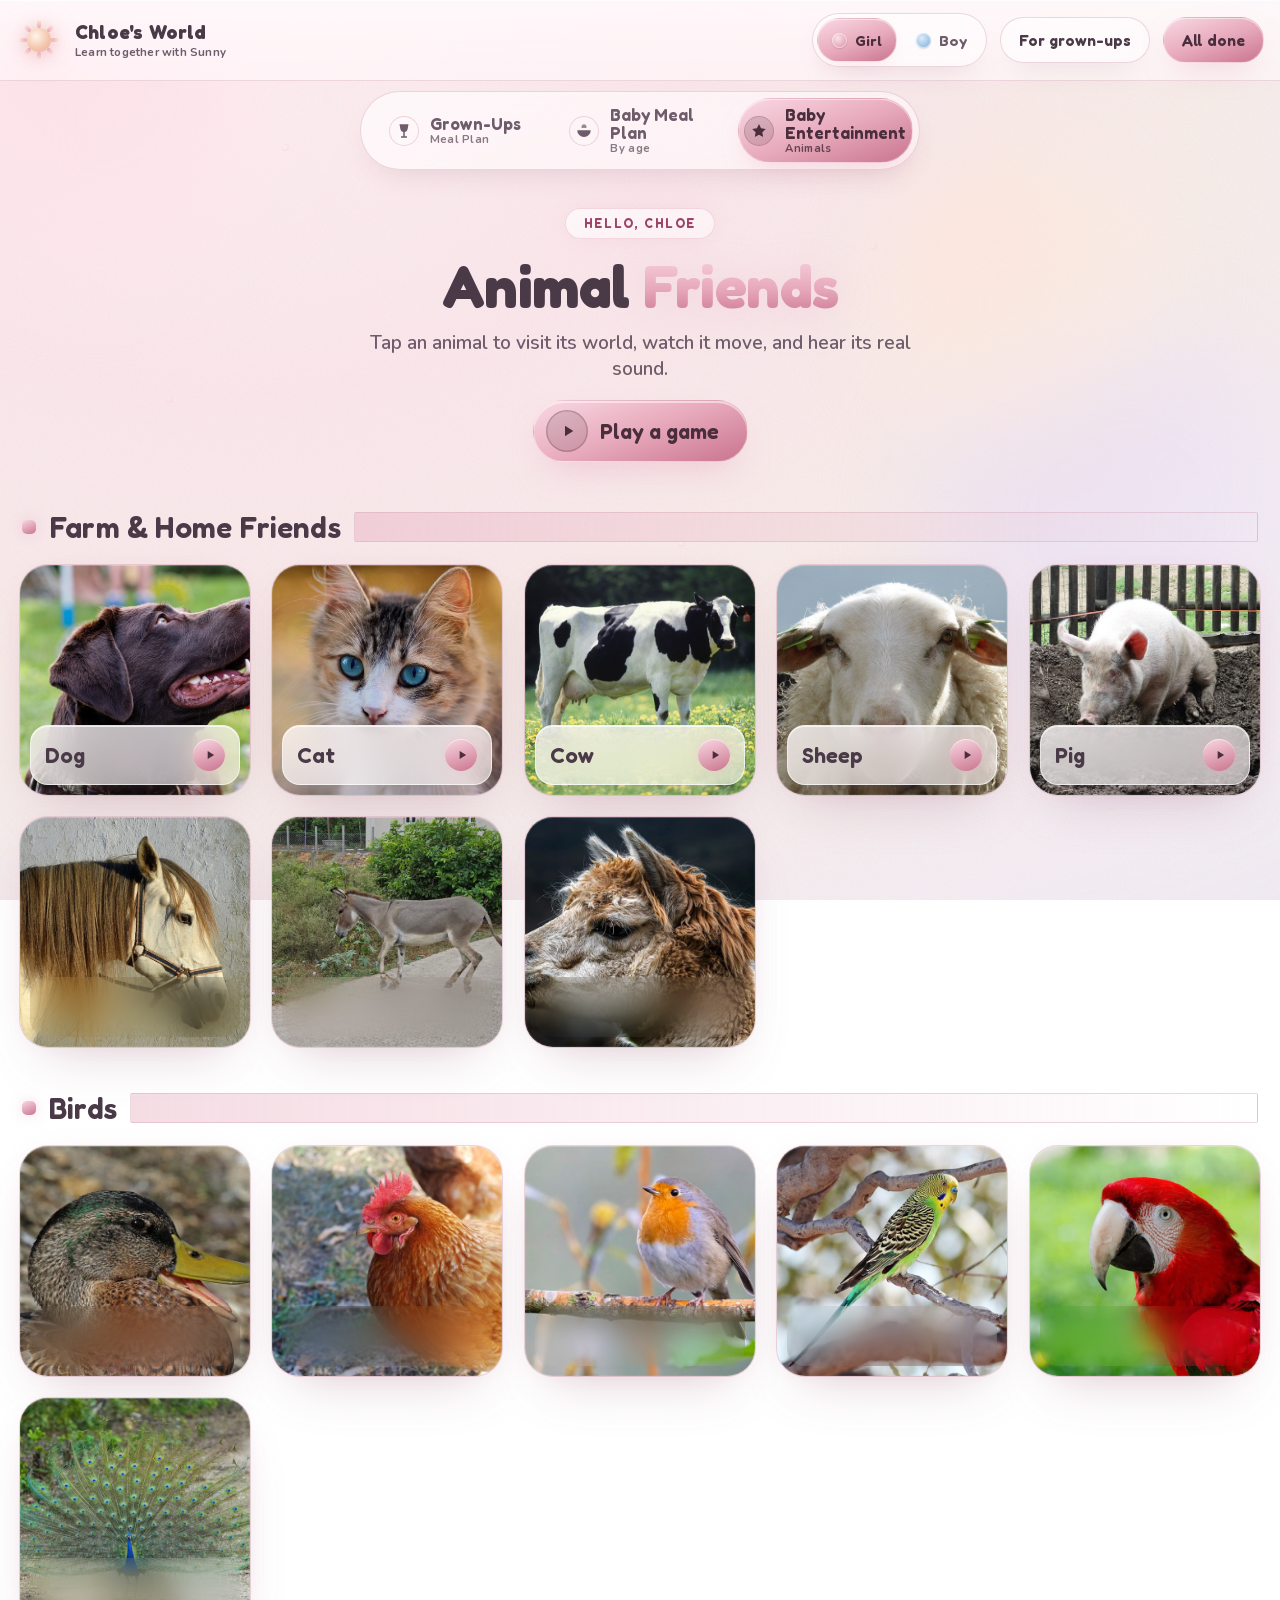
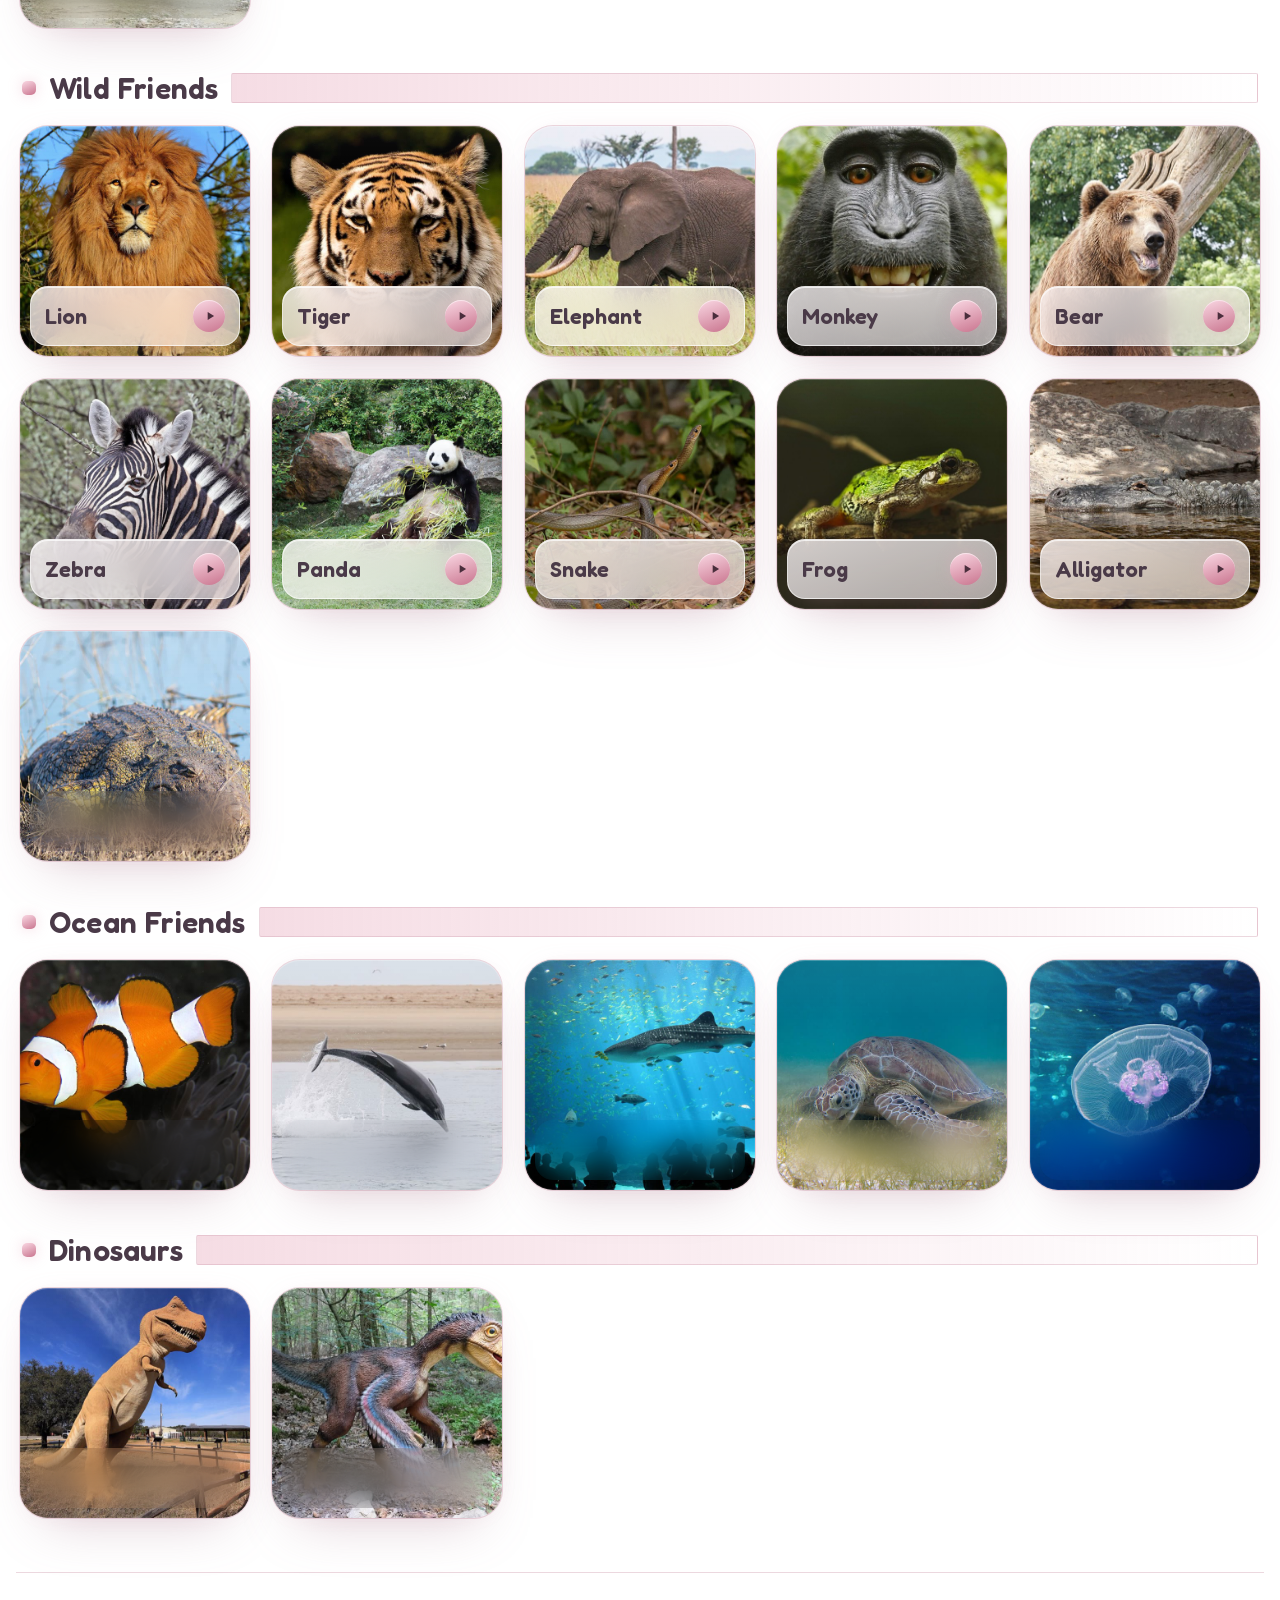
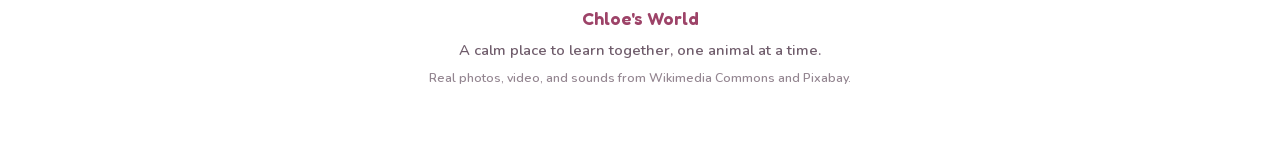
==== index.html @ 80bff1d3 "Sections reordered, grown-ups ingredient notes, baby meal plan age feature - Sections: Grown-Ups (Me" ====
<!DOCTYPE html>
<html lang="en">
<head>
<meta charset="UTF-8" />
<meta name="viewport" content="width=device-width, initial-scale=1.0, viewport-fit=cover" />
<meta name="apple-mobile-web-app-capable" content="yes" />
<meta name="apple-mobile-web-app-status-bar-style" content="default" />
<meta name="apple-mobile-web-app-title" content="Chloe's World" />
<meta name="theme-color" content="#fbe7ec" />
<title>Chloe's World</title>
<link rel="stylesheet" href="core/core.css?v=23" />
<link rel="stylesheet" href="modules/grownmeals/grownmeals.css?v=23" />
</head>
<body>
  <div id="app"></div>

  <!-- platform core, then modules, then start -->
  <script src="core/core.js?v=23"></script>
  <script src="modules/animals/animals.js?v=23"></script>
  <script src="modules/meals/meals.js?v=23"></script>
  <script src="modules/grownmeals/grownmeals.js?v=23"></script>
  <script>ChloePlatform.init();</script>
</body>
</html>
---- core/core.css ----
/* ============================================================
   Chloe's World, Platform Core Design System
   Theme: "Golden Hour Cinema", dark, warm, cinematic glass with
   a single golden accent. Built once, reused by every module.
   Stays bound by the AAP 5 Cs: real media, calm pacing, soft
   still glow, gentle short motion. (See DESIGN_SYSTEM.md.)
   ============================================================ */
/* bundled fonts, local, so the app stays fully offline */
@font-face{ font-family:"Fredoka"; src:url("fonts/Fredoka-600.woff2") format("woff2"); font-weight:600; font-display:swap; }
@font-face{ font-family:"Fredoka"; src:url("fonts/Fredoka-700.woff2") format("woff2"); font-weight:700; font-display:swap; }
@font-face{ font-family:"Nunito"; src:url("fonts/Nunito-400.woff2") format("woff2"); font-weight:400; font-display:swap; }
@font-face{ font-family:"Nunito"; src:url("fonts/Nunito-600.woff2") format("woff2"); font-weight:600; font-display:swap; }
@font-face{ font-family:"Nunito"; src:url("fonts/Nunito-700.woff2") format("woff2"); font-weight:700; font-display:swap; }
@font-face{ font-family:"Nunito"; src:url("fonts/Nunito-800.woff2") format("woff2"); font-weight:800; font-display:swap; }

:root{
  /* soft "first light in a nursery" base, warm ivory-rose, light theme */
  --bg-0:#fdeff1;
  --bg-1:#fbe7ec;
  --bg-2:#f8edea;
  --ink:#4a3a48;          /* soft plum ink, never black */
  --muted:#6f5c6b;        /* plum-grey, same family as the ink (>=4.5:1 small-text on cards) */
  --accent:#9d4368;       /* readable deep rose, for accent TEXT and small labels (>=4.5:1) */
  --sage:#4f7a5f;         /* readable deep sage, for success TEXT (>=4.5:1) */
  --warn-ink:#a8552f;     /* terracotta caution text (iron + safe-prep cues) */
  --warn-rgb:216,138,110; /* warm caution wash; cooled in the boy theme */
  --name-flash:246,212,223; /* the celebration name-glow flash; cooled in the boy theme */

  /* the rose accent family (kept under the old names so every component cascades) */
  --gold:#e7a9bc;         /* rose, the hero accent */
  --gold-2:#c9748e;       /* deep rose, the one slightly saturated focal note */
  --gold-hi:#fad9e4;      /* pale rose highlight, for gradient tops and glass rims */
  --ember:#f3c3a7;        /* peach, the connective warmth between rose and ivory */
  --leaf:#a7cbb4;         /* soft sage-mint, success and game-correct fills */
  --berry:#df8fb0;        /* rose, the favourite heart */
  --ink-on-gold:#4a2e3c;  /* deep plum that sits on a rose button */

  /* RGB tokens so the accent glow, warm shadow, and heart can be re-tinted per theme
     (girl = rose, boy = light blue). Used as rgba(var(--accent-rgb), a). */
  --accent-rgb:231,169,188;   /* rose glow + accent washes */
  --shadow-rgb:168,122,140;   /* warm rose-grey shadow */
  --berry-rgb:223,143,176;    /* the favourite heart */

  /* frosted milk-glass, one surface language on the light ground */
  --glass:rgba(255,250,252,.55);
  --glass-2:rgba(255,252,253,.74);
  --glass-line:rgba(214,168,184,.45);
  --glass-line-2:rgba(201,116,142,.5);
  --glow:rgba(var(--accent-rgb),.42);

  --radius:30px;
  --radius-sm:18px;
  --tap:68px;             /* minimum tap target for little hands */
  --shadow:0 26px 54px -26px rgba(var(--shadow-rgb),.42);   /* warm rose-grey, never cold black */
  --shadow-sm:0 14px 30px -16px rgba(var(--shadow-rgb),.32);
  --font:"Nunito",system-ui,-apple-system,"Segoe UI",sans-serif;
  --font-display:"Fredoka","Baloo 2","Chalkboard SE",system-ui,sans-serif;
  --maxw:1320px;
  --readw:820px;
}

/* ============================================================
   Boy theme "Clear Morning": a soft, sophisticated light-blue sky.
   Same desaturated, calm approach as the rose theme, just cooler.
   Selected by data-theme="boy" on <html>; the girl rose theme is the
   default :root. Only the colour decisions change; layout is shared.
   ============================================================ */
html[data-theme="boy"]{
  --bg-0:#eaf3fb; --bg-1:#e6eef9; --bg-2:#eaf2f3;
  --ink:#33424f;          /* soft deep slate-blue, never black */
  --muted:#5c6e80;        /* deepened for >=4.5:1 small-text on the cool ground/cards */
  --accent:#336d96;       /* readable deep sky-blue, for accent TEXT and labels */
  --sage:#3f7768;         /* deepened for >=4.5:1 small-text */
  --warn-ink:#3f6e7e;     /* cool slate caution text, so iron/safety cues stay on-theme in blue */
  --warn-rgb:120,156,176; /* cool caution wash */
  --name-flash:216,236,251; /* pale sky name-glow flash */
  --gold:#9cc3e4;         /* sky blue, the hero accent */
  --gold-2:#5790c2;       /* deeper blue, the one focal note */
  --gold-hi:#dcecfb;      /* pale sky highlight for gradient tops and rims */
  --ember:#efcaa6;        /* kept peach so the sun guide stays a warm sun in a cool sky */
  --leaf:#8ecbb2;         /* soft teal-mint, success and game-correct */
  --berry:#e8967a;        /* warm coral, the favourite heart (a friendly warm note) */
  --ink-on-gold:#1f3548;  /* deep navy that sits on a blue button */
  --glass:rgba(250,253,255,.55);
  --glass-2:rgba(252,254,255,.74);
  --glass-line:rgba(150,186,214,.46);
  --glass-line-2:rgba(92,146,196,.5);
  --accent-rgb:124,170,214;   /* blue glow + accent washes */
  --shadow-rgb:96,124,156;    /* cool blue-grey shadow */
  --berry-rgb:232,150,122;    /* coral heart */
}
html[data-theme="boy"] body{
  background:
    radial-gradient(120% 120% at 18% 8%, #eef6fd 0%, #e4effb 30%, #e8f3f3 62%, #eef0fb 100%),
    linear-gradient(160deg, #ecf4fd 0%, #e6eef9 48%, #eef3f2 100%);
}
/* keep Sunny a warm sun even in the cool sky */
html[data-theme="boy"] .sunny .core{ background:radial-gradient(circle at 38% 34%, #fff4ea, #f6cda6 58%, #f0b884); }
html[data-theme="boy"] .sunny .ray{ background:linear-gradient(180deg,#ffe7d6,#f3b98e); }
/* cool the ambient orbs to a soft blue sky */
html[data-theme="boy"] .orb--blush{ background:radial-gradient(circle at 32% 30%, #cfe6fb, #e6f1fd 66%, transparent 72%); }
html[data-theme="boy"] .orb--lilac{ background:radial-gradient(circle at 32% 30%, #d2e8f6, #e8f3fb 68%, transparent 74%); }
html[data-theme="boy"] .orb--peach{ background:radial-gradient(circle at 32% 30%, #cdeae3, #e5f4f0 68%, transparent 74%); }
html[data-theme="boy"] .tw{ background:radial-gradient(circle at 40% 38%, #fbfdff, #c8def6 66%, transparent); }
html[data-theme="boy"] .tile, html[data-theme="boy"] .hero{ background:#e3edf5; }
html[data-theme="boy"] .grownup{ background:linear-gradient(160deg, rgba(169,212,207,.24), rgba(var(--accent-rgb),.14)); border-color:rgba(150,186,214,.55); }
html[data-theme="boy"] .read-card::before{ color:rgba(92,146,196,.42); }
html[data-theme="boy"] .lightbox{ background:rgba(26,38,52,.82); }
html[data-theme="boy"] .toast{ background:linear-gradient(160deg, rgba(40,56,74,.95), rgba(30,44,62,.9)); color:#eef5fb; }
/* cool the few warm-white frosted chips so they match the blue tiles/page (no warm fringe) */
html[data-theme="boy"] .topbar{ background:linear-gradient(180deg, rgba(250,253,255,.88), rgba(250,253,255,.58)); }
html[data-theme="boy"] .tile .label{ background:linear-gradient(160deg, rgba(250,253,255,.78), rgba(245,250,255,.62)); }
html[data-theme="boy"] .hero .cap{ background:linear-gradient(160deg, rgba(250,253,255,.82), rgba(245,250,255,.66)); }
html[data-theme="boy"] .lightbox .lb-count{ background:linear-gradient(160deg, rgba(250,253,255,.86), rgba(245,250,255,.72)); }
html[data-theme="boy"] .tile.soon::after{ background:linear-gradient(180deg, rgba(250,253,255,.28), rgba(245,250,255,.12)); }
html[data-theme="boy"] .tile.soon .soon-tag{ background:rgba(250,253,255,.7); }

*{ box-sizing:border-box; -webkit-tap-highlight-color:transparent; }
html,body{ margin:0; padding:0; min-height:100%; }
body{
  font-family:var(--font); color:var(--ink); font-weight:600;
  /* a true two-source dawn: a warm rose glow from the top-left bleeding into a cooler lilac corner */
  background:
    radial-gradient(120% 120% at 18% 8%, #fdeff1 0%, #fbe7ec 30%, #f8edea 62%, #f4eef6 100%),
    linear-gradient(160deg, #fceff2 0%, #f7eaf1 48%, #f3eef7 100%);
  background-attachment:fixed;
  -webkit-user-select:none; user-select:none; touch-action:manipulation;
  overflow-x:hidden;
}
/* the finest grain, just enough tooth to keep the pastels from looking flat (no darkening) */
body::before{
  content:""; position:fixed; inset:0; z-index:0; pointer-events:none; opacity:.16; mix-blend-mode:multiply;
  background-image:url("data:image/svg+xml,%3Csvg xmlns='http://www.w3.org/2000/svg' width='180' height='180'%3E%3Cfilter id='n'%3E%3CfeTurbulence type='fractalNoise' baseFrequency='0.85' numOctaves='2' stitchTiles='stitch'/%3E%3C/filter%3E%3Crect width='100%25' height='100%25' filter='url(%23n)' opacity='0.5'/%3E%3C/svg%3E");
}
/* a barely-there warm rim, for quiet depth at the edges (light, not a dark vignette) */
body::after{
  content:""; position:fixed; inset:0; z-index:0; pointer-events:none;
  background:radial-gradient(130% 115% at 50% 32%, transparent 62%, rgba(var(--shadow-rgb),.10) 100%);
}
img{ -webkit-user-drag:none; user-drag:none; }
button{ font-family:inherit; cursor:pointer; border:none; background:none; color:inherit; }
/* one clear, theme-aware keyboard focus ring across every control (WCAG 2.4.7).
   :where() keeps specificity at 0 so component styles still win; --gold-2 retints per theme. */
:where(button,[tabindex],input,select,a):focus-visible{ outline:3px solid var(--gold-2); outline-offset:3px; border-radius:inherit; }

/* ---------- app shell ---------- */
#app{ position:relative; z-index:1; max-width:var(--maxw); margin:0 auto; padding:0 16px 54px; }

.topbar{
  position:sticky; top:0; z-index:40;
  display:flex; align-items:center; gap:13px;
  padding:13px 16px; margin:0 -16px 10px;
  background:linear-gradient(180deg, rgba(255,250,252,.88), rgba(255,250,252,.58));
  backdrop-filter:blur(18px) saturate(1.25); -webkit-backdrop-filter:blur(18px) saturate(1.25);
  border-bottom:1px solid var(--glass-line); box-shadow:0 1px 0 rgba(255,255,255,.6) inset;
}
.topbar .spacer{ flex:1; }

/* the guide "Sunny", a warm sun drawn in CSS (no cartoon, no emoji), now glowing in the dark.
   Each ray pivots on the sun's true centre and is pushed out radially, so the rays sit evenly
   all the way around. The whole sun spins as one piece. */
.sunny{ position:relative; width:46px; height:46px; flex:0 0 auto; filter:drop-shadow(0 3px 10px rgba(var(--accent-rgb),.5)); }
.sunny.spin{ animation:sunspin 26s linear infinite; }
.sunny .core{ position:absolute; inset:11px; border-radius:50%;
  background:radial-gradient(circle at 38% 34%, #fff4ea, var(--ember) 60%, var(--gold) 100%);
  box-shadow:0 0 14px rgba(243,195,167,.7); }
.sunny .ray{ position:absolute; top:50%; left:50%; width:4px; height:8px; margin:-4px 0 0 -2px;
  border-radius:3px; background:linear-gradient(180deg,#ffe7d6,var(--gold));
  transform:rotate(var(--a,0deg)) translateY(-16px); }
@keyframes sunspin{ to{ transform:rotate(360deg); } }
.brand{ font-family:var(--font-display); font-weight:700; font-size:1.2rem; letter-spacing:.2px; color:var(--ink); }
.brand small{ display:block; font-family:var(--font); font-weight:700; font-size:.72rem; color:var(--muted); letter-spacing:.2px; }

.pill-btn{
  min-height:46px; padding:0 18px; border-radius:999px; font-family:var(--font-display); font-weight:600; font-size:.98rem;
  color:var(--ink); background:linear-gradient(160deg,var(--glass-2),var(--glass));
  backdrop-filter:blur(12px); -webkit-backdrop-filter:blur(12px);
  border:1px solid var(--glass-line); box-shadow:var(--shadow-sm), inset 0 1px 0 rgba(255,255,255,.1);
  display:inline-flex; align-items:center; gap:8px; transition:transform .12s ease, box-shadow .2s ease, filter .2s ease;
}
.pill-btn.ghost{ color:var(--ink); }
.pill-btn.warm{ color:var(--ink-on-gold); background:linear-gradient(160deg,var(--gold-hi),var(--gold) 52%,var(--gold-2));
  border:1px solid rgba(255,255,255,.28); box-shadow:0 14px 30px -12px rgba(var(--accent-rgb),.5), inset 0 1px 0 rgba(255,255,255,.5); }
.pill-btn:active{ transform:scale(.96); }
@media(hover:hover){ .pill-btn:hover{ box-shadow:var(--shadow-sm), 0 0 26px -8px var(--glow); } }

/* ---------- boy / girl theme toggle (top bar) ---------- */
.theme-toggle{ display:inline-flex; gap:4px; padding:4px; border-radius:999px; flex:0 0 auto;
  background:linear-gradient(160deg,var(--glass-2),var(--glass));
  backdrop-filter:blur(12px); -webkit-backdrop-filter:blur(12px);
  border:1px solid var(--glass-line); box-shadow:var(--shadow-sm), inset 0 1px 0 rgba(255,255,255,.5); }
.thm{ display:inline-flex; align-items:center; gap:8px; min-height:44px; padding:0 14px; border-radius:999px;
  font-family:var(--font-display); font-weight:600; font-size:.92rem; color:var(--muted); border:1px solid transparent;
  transition:transform .12s ease, background .25s ease, color .2s ease, box-shadow .2s ease; }
.thm .sw{ width:15px; height:15px; flex:0 0 auto; border-radius:50%; box-shadow:inset 0 0 0 1px rgba(255,255,255,.55), 0 1px 2px rgba(0,0,0,.12); }
.thm-girl .sw{ background:radial-gradient(circle at 38% 34%, #fbe2ea, #e7a9bc 62%, #c9748e); }
.thm-boy .sw{ background:radial-gradient(circle at 38% 34%, #dcecfb, #9cc3e4 62%, #5790c2); }
.thm:active{ transform:scale(.95); }
@media(hover:hover){ .thm:hover{ color:var(--ink); } }
.thm.on{ color:var(--ink-on-gold);
  background:linear-gradient(160deg,var(--gold-hi),var(--gold) 55%,var(--gold-2));
  border:1px solid rgba(255,255,255,.4); box-shadow:0 8px 20px -10px var(--glow), inset 0 1px 0 rgba(255,255,255,.5); }

/* ---------- headings ---------- */
.h-hero{ text-align:center; padding:30px 8px 8px; }
.h-hero .kick{ display:inline-block; font-family:var(--font-display); font-weight:600; color:var(--accent);
  letter-spacing:1.6px; text-transform:uppercase; font-size:.8rem; margin-bottom:16px;
  background:linear-gradient(160deg,var(--glass-2),var(--glass)); border:1px solid rgba(var(--accent-rgb),.4);
  padding:7px 18px; border-radius:999px; backdrop-filter:blur(10px); -webkit-backdrop-filter:blur(10px);
  box-shadow:0 0 22px -8px var(--glow); }
.h-hero h1{ margin:0; font-family:var(--font-display); font-weight:700; font-size:clamp(2.4rem,6.6vw,3.7rem); line-height:1.02;
  color:var(--ink); letter-spacing:-.5px; }
.h-hero h1 .accent{
  background:linear-gradient(180deg,var(--gold-hi),var(--gold) 55%,var(--gold-2));
  -webkit-background-clip:text; background-clip:text; -webkit-text-fill-color:transparent; color:transparent;
  filter:drop-shadow(0 4px 20px rgba(var(--accent-rgb),.3)); }
.h-hero p{ margin:15px auto 0; max-width:560px; font-weight:600; color:var(--muted); font-size:clamp(1.02rem,2.8vw,1.2rem); }

.section-title{ display:flex; align-items:center; gap:13px; margin:38px 6px 14px;
  font-family:var(--font-display); font-weight:600; font-size:clamp(1.35rem,3.8vw,1.85rem); color:var(--ink); letter-spacing:.2px; }
.section-title::before{ content:""; width:14px; height:14px; border-radius:5px; flex:0 0 auto;
  background:linear-gradient(155deg,var(--gold-hi),var(--gold-2)); box-shadow:0 0 14px var(--glow); }
.section-title .rule{ flex:1; height:1px; border-radius:2px; background:linear-gradient(90deg,rgba(var(--accent-rgb),.4),rgba(var(--accent-rgb),0)); }

/* ---------- animal grid, large full-bleed photos in frosted glass ---------- */
.grid{ display:grid; grid-template-columns:repeat(auto-fill,minmax(222px,1fr)); gap:22px; padding:6px 4px 4px; }
.tile{ position:relative; border-radius:28px; aspect-ratio:1/1; overflow:hidden;
  background:#f3e3e9; isolation:isolate;
  box-shadow:var(--shadow), 0 0 0 1px var(--glass-line), 0 0 30px -16px var(--glow);
  transition:transform .2s cubic-bezier(.2,.7,.2,1), box-shadow .25s ease; }
.tile img{ position:absolute; inset:0; width:100%; height:100%; object-fit:cover; z-index:-1; transition:transform .5s ease; }
/* permanent soft glass rim + a gentle top light */
.tile::after{ content:""; position:absolute; inset:0; border-radius:28px; pointer-events:none;
  box-shadow:inset 0 1px 0 rgba(255,255,255,.18), inset 0 0 0 1px rgba(255,255,255,.08);
  background:linear-gradient(180deg, rgba(255,255,255,.05), transparent 26%); }
@media (hover:hover){ .tile:hover{ transform:translateY(-6px);
    box-shadow:var(--shadow), 0 0 0 1px var(--glass-line-2), 0 0 48px -10px var(--glow); }
  .tile:hover img{ transform:scale(1.05); } }
.tile:active{ transform:scale(.96); box-shadow:var(--shadow), 0 0 0 1px var(--gold), 0 0 52px -8px var(--glow); }
.tile .label{ position:absolute; left:10px; right:10px; bottom:10px; padding:13px 14px;
  display:flex; align-items:center; justify-content:space-between; gap:8px; border-radius:18px;
  background:linear-gradient(160deg, rgba(255,250,252,.78), rgba(255,247,250,.62));
  backdrop-filter:blur(16px) saturate(1.25); -webkit-backdrop-filter:blur(16px) saturate(1.25);
  border:1px solid rgba(255,255,255,.6); box-shadow:0 10px 24px -14px rgba(var(--shadow-rgb),.5), inset 0 1px 0 rgba(255,255,255,.7);
  color:var(--ink); font-family:var(--font-display); font-weight:600; font-size:clamp(1.08rem,3vw,1.35rem); }
.tile .label .play{ width:32px; height:32px; flex:0 0 auto; border-radius:50%;
  background:linear-gradient(160deg,var(--gold-hi),var(--gold-2)); display:grid; place-items:center;
  box-shadow:0 0 16px -2px var(--glow), inset 0 1px 0 rgba(255,255,255,.5); }
.tile .label .play svg{ width:14px; height:14px; margin-left:2px; fill:var(--ink-on-gold); }
/* "soon" tile, present but not yet openable (assets incomplete) */
.tile.soon{ cursor:default; }
.tile.soon img{ filter:saturate(.62) brightness(1.02); }
.tile.soon::after{ background:linear-gradient(180deg, rgba(255,250,252,.28), rgba(255,247,250,.12)); }
.tile.soon .soon-tag{ flex:0 0 auto; padding:5px 12px; border-radius:999px;
  font-family:var(--font-display); font-weight:700; font-size:.82rem; letter-spacing:.02em;
  color:var(--accent); background:rgba(255,250,252,.7);
  border:1px solid var(--glass-line); box-shadow:inset 0 1px 0 rgba(255,255,255,.6); }

/* ---------- detail page ---------- */
.detail{ padding-top:6px; }
.detail-inner{ max-width:880px; margin:0 auto; }
.detail .back{ position:sticky; top:74px; z-index:30; }
.back-btn{ min-height:var(--tap); padding:0 24px 0 18px; border-radius:999px; font-family:var(--font-display); font-weight:600; font-size:1.08rem;
  color:var(--ink); background:linear-gradient(160deg,var(--glass-2),var(--glass));
  backdrop-filter:blur(14px); -webkit-backdrop-filter:blur(14px);
  border:1px solid var(--glass-line); box-shadow:var(--shadow-sm), inset 0 1px 0 rgba(255,255,255,.1);
  display:inline-flex; align-items:center; gap:8px; transition:transform .12s ease, box-shadow .2s ease; }
.back-btn svg path{ fill:var(--gold-hi); }
.back-btn:active{ transform:scale(.96); }
@media(hover:hover){ .back-btn:hover{ box-shadow:var(--shadow-sm), 0 0 26px -8px var(--glow); } }

.name-block{ text-align:center; margin:14px 0 6px; }
.name-block .kicker{ display:inline-block; font-family:var(--font-display); font-weight:600;
  color:var(--accent); background:linear-gradient(160deg,var(--glass-2),var(--glass)); border:1px solid rgba(var(--accent-rgb),.42);
  padding:6px 18px; border-radius:999px; font-size:clamp(.92rem,2.6vw,1.12rem); letter-spacing:1px; text-transform:lowercase;
  backdrop-filter:blur(10px); -webkit-backdrop-filter:blur(10px); box-shadow:0 0 22px -8px var(--glow); }
.animal-name{ font-family:var(--font-display); font-weight:700; text-align:center; line-height:1.02;
  font-size:clamp(2.8rem,9vw,4.3rem); margin:10px 0 0;
  background:linear-gradient(180deg,var(--gold-hi),var(--gold) 52%,var(--gold-2));
  -webkit-background-clip:text; background-clip:text; -webkit-text-fill-color:transparent; color:transparent;
  filter:drop-shadow(0 6px 26px rgba(var(--accent-rgb),.32)); }

/* hero video, a glowing glass picture plate */
.hero{ position:relative; border-radius:30px; overflow:hidden; background:#f3e3e9;
  border:1px solid var(--glass-line); aspect-ratio:16/9; margin:14px 0 4px;
  box-shadow:var(--shadow), 0 0 0 1px rgba(255,255,255,.5), 0 0 60px -22px var(--glow); }
.hero video, .hero img.poster{ position:absolute; inset:0; width:100%; height:100%; object-fit:cover; }
.hero .playbtn{ position:absolute; inset:0; display:flex; align-items:center; justify-content:center;
  background:radial-gradient(circle at center, rgba(40,28,34,.04), rgba(40,28,34,.22)); border:none; width:100%; height:100%; }
.hero .playbtn .circ{ position:relative; width:92px; height:92px; border-radius:50%;
  background:linear-gradient(160deg,var(--gold-hi),var(--gold) 60%,var(--gold-2));
  display:flex; align-items:center; justify-content:center;
  box-shadow:0 0 38px -4px var(--glow), inset 0 2px 0 rgba(255,255,255,.5); transition:transform .12s; }
.hero .playbtn .circ::after{ content:""; position:absolute; inset:-14px; border-radius:50%;
  border:2px solid rgba(var(--accent-rgb),.55); animation:ring 2.8s ease-out infinite; }
.hero .playbtn:active .circ{ transform:scale(.92); }
.hero .playbtn svg{ width:40px; height:40px; margin-left:5px; fill:var(--ink-on-gold); }
@keyframes ring{ 0%{ transform:scale(.85); opacity:.7; } 100%{ transform:scale(1.32); opacity:0; } }
.hero .cap{ position:absolute; left:14px; bottom:14px;
  background:linear-gradient(160deg, rgba(255,250,252,.82), rgba(255,247,250,.66));
  backdrop-filter:blur(12px); -webkit-backdrop-filter:blur(12px); border:1px solid rgba(255,255,255,.6);
  color:var(--accent); font-family:var(--font-display); font-weight:600; font-size:.9rem; padding:7px 15px; border-radius:999px;
  box-shadow:0 8px 18px -12px rgba(var(--shadow-rgb),.6); }

/* big sound button, gold, with a soft halo while playing */
.sound-btn{ width:100%; min-height:76px; margin:18px 0 6px; border-radius:22px;
  background:linear-gradient(160deg,var(--gold-hi),var(--gold) 50%,var(--gold-2)); color:var(--ink-on-gold);
  font-family:var(--font-display); font-weight:700; font-size:clamp(1.2rem,4vw,1.55rem);
  border:1px solid rgba(255,255,255,.3);
  box-shadow:0 18px 40px -16px rgba(var(--accent-rgb),.6), inset 0 2px 0 rgba(255,255,255,.55);
  display:flex; align-items:center; justify-content:center; gap:14px; padding:12px 16px; letter-spacing:.3px;
  transition:transform .12s ease, box-shadow .25s ease; }
.sound-btn:active{ transform:scale(.98); }
.sound-btn.playing{ animation:halo 1.6s ease-in-out infinite; }
@keyframes halo{ 0%,100%{ box-shadow:0 18px 40px -16px rgba(var(--accent-rgb),.6), inset 0 2px 0 rgba(255,255,255,.55);}
  50%{ box-shadow:0 0 0 8px rgba(var(--accent-rgb),.18), 0 0 50px -6px var(--glow), inset 0 2px 0 rgba(255,255,255,.55);} }
.sound-btn .ic{ width:50px; height:50px; flex:0 0 auto; border-radius:50%; background:rgba(74,46,60,.16);
  display:grid; place-items:center; box-shadow:inset 0 0 0 1.5px rgba(74,46,60,.22); }
.sound-btn .ic svg{ width:28px; height:28px; fill:var(--ink-on-gold); }

/* photo gallery, small glass prints */
.gallery{ display:grid; grid-template-columns:repeat(auto-fill,minmax(122px,1fr)); gap:14px; margin:12px 0; }
.gallery button{ border-radius:18px; aspect-ratio:1/1; padding:5px;
  background:linear-gradient(160deg,var(--glass-2),var(--glass)); border:1px solid var(--glass-line);
  box-shadow:var(--shadow-sm), inset 0 1px 0 rgba(255,255,255,.1); transition:transform .14s ease, box-shadow .2s ease; }
.gallery button:active{ transform:scale(.95) rotate(-1deg); }
@media(hover:hover){ .gallery button:hover{ box-shadow:var(--shadow-sm), 0 0 28px -10px var(--glow); } }
.gallery img{ width:100%; height:100%; object-fit:cover; border-radius:13px; transition:transform .3s; }
.gallery button:active img{ transform:scale(1.04); }

/* lightbox */
.lightbox{ position:fixed; inset:0; z-index:80; background:rgba(46,30,38,.82);
  backdrop-filter:blur(10px); -webkit-backdrop-filter:blur(10px);
  display:flex; align-items:center; justify-content:center; padding:20px; }
.lightbox img{ max-width:96%; max-height:86%; border-radius:18px;
  box-shadow:0 30px 80px -20px rgba(46,30,38,.7), 0 0 60px -16px var(--glow); border:1px solid rgba(255,255,255,.4); }
.lightbox .x{ position:absolute; top:16px; right:16px; width:62px; height:62px; border-radius:50%;
  background:linear-gradient(160deg,var(--glass-2),var(--glass)); backdrop-filter:blur(12px); -webkit-backdrop-filter:blur(12px);
  border:1px solid var(--glass-line); font-size:1.6rem; font-weight:900; color:var(--ink); box-shadow:var(--shadow); }

/* description card, glass */
.read-card{ position:relative; background:linear-gradient(160deg,var(--glass-2),var(--glass));
  backdrop-filter:blur(16px) saturate(1.2); -webkit-backdrop-filter:blur(16px) saturate(1.2);
  border:1px solid var(--glass-line); border-radius:var(--radius);
  padding:24px 22px 18px; box-shadow:var(--shadow-sm), inset 0 1px 0 rgba(255,255,255,.1); margin:16px 0; }
.read-card::before{ content:"\201C"; position:absolute; top:-2px; left:16px; font-family:var(--font-display);
  font-size:4rem; line-height:1; color:rgba(201,116,142,.42); }
.read-card .child-text{ font-family:var(--font-display); font-weight:600; font-size:clamp(1.25rem,3.8vw,1.6rem);
  line-height:1.42; color:var(--ink); padding-left:6px; padding-top:10px; }
.read-card .read-btn{ margin-top:16px; min-height:56px; padding:0 22px; border-radius:999px;
  font-family:var(--font-display); font-weight:600; font-size:1.04rem;
  color:var(--ink); background:linear-gradient(160deg,var(--glass-2),var(--glass)); border:1px solid rgba(167,203,180,.4);
  box-shadow:var(--shadow-sm), inset 0 1px 0 rgba(255,255,255,.1); display:inline-flex; align-items:center; gap:9px; }
.read-card .read-btn:active{ transform:scale(.97); }
.read-card .read-btn svg{ width:24px; height:24px; fill:var(--leaf); }
.parent-note{ margin-top:18px; padding-top:14px; border-top:1px dashed var(--glass-line-2); color:var(--muted); font-size:.95rem; line-height:1.56; }
.parent-note b{ font-family:var(--font-display); font-weight:600; color:var(--accent); }

/* Grown-Up Card, co-play component, warm gold-tinted glass to read as a distinct layer */
.grownup{ position:relative; border-radius:var(--radius); padding:22px; margin:18px 0;
  background:linear-gradient(160deg, rgba(243,195,167,.22), rgba(var(--accent-rgb),.12));
  backdrop-filter:blur(16px) saturate(1.2); -webkit-backdrop-filter:blur(16px) saturate(1.2);
  border:1px solid rgba(214,168,184,.55); box-shadow:var(--shadow-sm), 0 0 40px -18px var(--glow), inset 0 1px 0 rgba(255,255,255,.6); }
.grownup .gtag{ display:inline-flex; align-items:center; gap:10px; font-family:var(--font-display); font-weight:600; color:var(--accent);
  font-size:.92rem; letter-spacing:.8px; text-transform:uppercase; margin-bottom:10px; }
.grownup .gtag .dot{ width:22px; height:22px; border-radius:50%; background:linear-gradient(160deg,var(--gold-hi),var(--gold-2)); box-shadow:0 0 14px var(--glow); }
.grownup .row{ margin:12px 0; }
.grownup .row .k{ font-family:var(--font-display); font-weight:600; color:var(--accent); font-size:.82rem; text-transform:uppercase; letter-spacing:.7px; }
.grownup .row .v{ font-size:1.12rem; font-weight:700; line-height:1.46; color:var(--ink); }

/* all-done / session end */
.alldone{ text-align:center; padding:44px 18px; }
.alldone .big{ font-family:var(--font-display); font-weight:700; font-size:clamp(2.2rem,7vw,3.2rem); margin:0 0 8px;
  background:linear-gradient(180deg,var(--gold-hi),var(--gold-2)); -webkit-background-clip:text; background-clip:text;
  -webkit-text-fill-color:transparent; color:transparent; filter:drop-shadow(0 6px 24px rgba(var(--accent-rgb),.3)); }
.alldone .sub{ font-size:1.15rem; color:var(--muted); margin-bottom:24px; }
.activity{ background:linear-gradient(160deg,var(--glass-2),var(--glass)); backdrop-filter:blur(16px); -webkit-backdrop-filter:blur(16px);
  border:1px solid var(--glass-line); border-radius:var(--radius); padding:24px; box-shadow:var(--shadow-sm); max-width:560px; margin:0 auto 24px; }
.activity .k{ font-weight:800; color:var(--sage); text-transform:uppercase; font-size:.82rem; letter-spacing:.6px; }
.activity .v{ font-size:1.25rem; font-weight:700; line-height:1.5; margin-top:8px; color:var(--ink); }

/* parent-only view, glass */
.parent-gate, .parent-view{ background:linear-gradient(160deg,var(--glass-2),var(--glass));
  backdrop-filter:blur(16px); -webkit-backdrop-filter:blur(16px); border:1px solid var(--glass-line);
  border-radius:var(--radius); padding:26px; box-shadow:var(--shadow-sm); max-width:620px; margin:20px auto; }
.parent-gate h3, .parent-view h3{ color:var(--ink); }
.parent-gate p{ color:var(--muted); }
.parent-gate .hold{ display:block; width:100%; min-height:var(--tap); margin-top:18px; border-radius:var(--radius-sm);
  background:linear-gradient(160deg,var(--gold-hi),var(--gold) 50%,var(--gold-2)); color:var(--ink-on-gold); font-weight:800; font-size:1.1rem;
  position:relative; overflow:hidden; border:1px solid rgba(255,255,255,.3); box-shadow:0 14px 30px -12px rgba(var(--accent-rgb),.5); }
.parent-gate .hold .fill{ position:absolute; left:0; top:0; bottom:0; width:0; background:rgba(255,255,255,.3); }
.parent-view h3{ margin:6px 0 14px; }
.stat-row{ display:flex; justify-content:space-between; padding:12px 0; border-bottom:1px solid var(--glass-line); font-size:1.02rem; color:var(--ink); }
.stat-row .v{ font-weight:800; color:var(--accent); }
.explored{ display:flex; flex-wrap:wrap; gap:8px; margin-top:12px; }
.explored span{ background:rgba(var(--accent-rgb),.12); color:var(--accent); font-weight:800; padding:6px 13px; border-radius:999px; font-size:.9rem; border:1px solid rgba(var(--accent-rgb),.28); }

/* toast, dark glass pill */
.toast{ position:fixed; left:50%; bottom:30px; transform:translateX(-50%) translateY(20px);
  background:linear-gradient(160deg, rgba(74,46,60,.95), rgba(60,38,52,.9)); color:#fdf2f6;
  backdrop-filter:blur(14px); -webkit-backdrop-filter:blur(14px); border:1px solid rgba(255,255,255,.18);
  font-weight:700; padding:14px 22px; border-radius:999px; box-shadow:var(--shadow), 0 0 30px -12px var(--glow);
  opacity:0; transition:opacity .25s, transform .25s; z-index:90; }
.toast.show{ opacity:1; transform:translateX(-50%) translateY(0); }

/* sparkle, small soft blush petals of light (no emoji) */
.spark{ position:fixed; z-index:95; pointer-events:none; width:9px; height:9px; border-radius:50%;
  background:radial-gradient(circle at 40% 38%, #fff6fa, var(--gold) 55%, var(--gold-2));
  box-shadow:0 0 12px 2px var(--glow); animation:floatUp 1s ease-out forwards; }
@keyframes floatUp{ 0%{ opacity:1; transform:translateY(0) scale(.5);}
  100%{ opacity:0; transform:translate(var(--dx,0),var(--rise,-70px)) rotate(var(--rot,0deg)) scale(var(--es,1.2));} }

/* footer */
.site-foot{ margin-top:50px; padding:32px 16px 10px; text-align:center; border-top:1px solid var(--glass-line);
  display:flex; flex-direction:column; gap:6px; color:var(--muted); font-size:.92rem; line-height:1.55; }
.site-foot b{ font-family:var(--font-display); font-weight:600; color:var(--accent); font-size:1.12rem; }
.site-foot .tiny{ font-size:.78rem; opacity:.75; }

.view{ animation:fade .25s ease; }
@keyframes fade{ from{ opacity:0; transform:translateY(6px);} to{ opacity:1; transform:none; } }

/* calm, orchestrated page-load: detail sections rise in, one after another */
.detail-inner > *{ opacity:0; animation:rise .55s cubic-bezier(.2,.7,.2,1) forwards; }
.detail-inner > *:nth-child(1){ animation-delay:.04s; }
.detail-inner > *:nth-child(2){ animation-delay:.11s; }
.detail-inner > *:nth-child(3){ animation-delay:.18s; }
.detail-inner > *:nth-child(4){ animation-delay:.25s; }
.detail-inner > *:nth-child(5){ animation-delay:.32s; }
.detail-inner > *:nth-child(6){ animation-delay:.39s; }
.detail-inner > *:nth-child(7){ animation-delay:.46s; }
.detail-inner > *:nth-child(8){ animation-delay:.53s; }
.detail-inner > *:nth-child(9){ animation-delay:.60s; }
@keyframes rise{ from{ opacity:0; transform:translateY(18px);} to{ opacity:1; transform:none; } }

/* matching game ("find the animal") */
.ctl-game{ display:inline-flex; align-items:center; gap:12px; font-family:var(--font-display); font-weight:600;
  font-size:clamp(1.05rem,3.2vw,1.32rem); color:var(--ink-on-gold);
  background:linear-gradient(160deg,var(--gold-hi),var(--gold) 50%,var(--gold-2));
  border-radius:999px; min-height:62px; padding:0 28px 0 12px; border:1px solid rgba(255,255,255,.3);
  box-shadow:0 16px 34px -14px rgba(var(--accent-rgb),.6), inset 0 2px 0 rgba(255,255,255,.5); transition:transform .12s ease, box-shadow .25s ease; }
@media(hover:hover){ .ctl-game:hover{ transform:translateY(-2px); box-shadow:0 22px 44px -14px rgba(var(--accent-rgb),.7), inset 0 2px 0 rgba(255,255,255,.5); } }
.ctl-game:active{ transform:scale(.97); }
.ctl-game .gico{ width:42px; height:42px; flex:0 0 auto; border-radius:50%; background:rgba(74,46,60,.16);
  display:grid; place-items:center; box-shadow:inset 0 0 0 1.5px rgba(74,46,60,.24); }
.ctl-game .gico svg{ width:18px; height:18px; margin-left:2px; fill:var(--ink-on-gold); }
.game{ text-align:center; }
.game-prompt{ font-family:var(--font-display); font-weight:600; font-size:clamp(1.4rem,4.6vw,2.1rem); margin:8px 0 12px; color:var(--ink); }
.game-prompt b{ background:linear-gradient(180deg,var(--gold-hi),var(--gold-2)); -webkit-background-clip:text; background-clip:text;
  -webkit-text-fill-color:transparent; color:transparent; }
.game-choices{ display:grid; grid-template-columns:repeat(auto-fit,minmax(150px,1fr)); gap:18px; margin:18px 0; }
.game-card{ position:relative; border-radius:24px; aspect-ratio:1/1;
  background:linear-gradient(160deg,var(--glass-2),var(--glass)); border:1px solid var(--glass-line); padding:5px;
  box-shadow:var(--shadow), 0 0 0 1px rgba(255,255,255,.05); transition:transform .14s ease, box-shadow .18s ease; }
.game-card img{ width:100%; height:100%; object-fit:cover; border-radius:19px; }
.game-card:active{ transform:scale(.96); }
@media(hover:hover){ .game-card:hover{ box-shadow:var(--shadow), 0 0 38px -12px var(--glow); } }
.game-card.right{ box-shadow:0 0 0 4px var(--leaf), 0 0 50px -8px var(--glow), var(--shadow); transform:translateY(-4px) scale(1.03); }
/* after a non-target tap: a gentle "look here" glow on the correct tile (redirection, not correction).
   The base ring stays even when motion is reduced, so the cue is never lost. */
.game-card.hint{ box-shadow:0 0 0 2px rgba(var(--accent-rgb),.55), 0 0 40px -8px var(--glow), var(--shadow); animation:cardHint 1.1s ease 2; }
@keyframes cardHint{ 0%,100%{ box-shadow:0 0 0 2px rgba(var(--accent-rgb),.5), var(--shadow);} 50%{ box-shadow:0 0 0 3px var(--gold), 0 0 48px -4px var(--glow), var(--shadow);} }

/* one-time warm pulse on the written animal name, timed with the spoken name (sound to print link) */
.animal-name.say{ animation:nameSay .62s ease; }
@keyframes nameSay{ 0%{ filter:drop-shadow(0 6px 26px rgba(var(--accent-rgb),.32)); }
  42%{ filter:drop-shadow(0 0 26px rgba(var(--name-flash),.95)); transform:scale(1.035); }
  100%{ filter:drop-shadow(0 6px 26px rgba(var(--accent-rgb),.32)); transform:none; } }

/* Grown-Up Card: the optional "real one near you" parent line, a touch quieter than the main rows */
.grownup .row.near{ margin-top:6px; padding-top:12px; border-top:1px dashed rgba(var(--accent-rgb),.28); }
.grownup .row.near .k{ color:var(--accent); }
.grownup .row.near .v{ font-weight:600; font-size:1.02rem; color:var(--muted); }

/* ---------- top-level section tabs (Entertainment / Meal Plans) ---------- */
.section-nav{ display:flex; gap:10px; justify-content:center; flex-wrap:wrap; margin:2px auto 8px; padding:6px;
  max-width:560px; border-radius:999px;
  background:linear-gradient(160deg,var(--glass-2),var(--glass));
  backdrop-filter:blur(14px) saturate(1.2); -webkit-backdrop-filter:blur(14px) saturate(1.2);
  border:1px solid var(--glass-line); box-shadow:var(--shadow-sm), inset 0 1px 0 rgba(255,255,255,.08); }
.sec-tab{ flex:1 1 0; min-width:150px; min-height:58px; display:flex; align-items:center; justify-content:center; gap:11px;
  padding:8px 16px; border-radius:999px; color:var(--muted); border:1px solid transparent;
  transition:transform .12s ease, box-shadow .2s ease, color .2s ease, background .25s ease; }
.sec-tab .sec-ico{ width:30px; height:30px; flex:0 0 auto; display:grid; place-items:center; border-radius:50%;
  background:rgba(255,255,255,.06); border:1px solid var(--glass-line); }
.sec-tab .sec-ico svg{ width:18px; height:18px; fill:currentColor; }
.sec-tab .sec-tx{ display:flex; flex-direction:column; line-height:1.06; text-align:left; }
.sec-tab .sec-tx b{ font-family:var(--font-display); font-weight:600; font-size:1.05rem; color:inherit; }
.sec-tab .sec-tx small{ font-weight:700; font-size:.7rem; letter-spacing:.3px; color:inherit; opacity:.82; }
.sec-tab:active{ transform:scale(.97); }
@media(hover:hover){ .sec-tab:hover{ color:var(--ink); box-shadow:0 0 26px -12px var(--glow); } }
.sec-tab.on{ color:var(--ink-on-gold);
  background:linear-gradient(160deg,var(--gold-hi),var(--gold) 52%,var(--gold-2));
  border:1px solid rgba(255,255,255,.28);
  box-shadow:0 12px 26px -12px rgba(var(--accent-rgb),.55), inset 0 1px 0 rgba(255,255,255,.5); }
.sec-tab.on .sec-ico{ background:rgba(74,46,60,.16); border-color:rgba(74,46,60,.2); }

/* ---------- Meal Plans preview (section shell, full design next update) ---------- */
.meal-grid{ display:grid; grid-template-columns:repeat(auto-fit,minmax(240px,1fr)); gap:18px; padding:6px 4px; }
.meal-card{ position:relative; border-radius:var(--radius); padding:24px 22px;
  background:linear-gradient(160deg,var(--glass-2),var(--glass));
  backdrop-filter:blur(16px) saturate(1.2); -webkit-backdrop-filter:blur(16px) saturate(1.2);
  border:1px solid var(--glass-line); box-shadow:var(--shadow-sm), inset 0 1px 0 rgba(255,255,255,.1);
  display:flex; flex-direction:column; gap:10px; transition:transform .2s ease, box-shadow .25s ease; }
@media(hover:hover){ .meal-card:hover{ transform:translateY(-4px); box-shadow:var(--shadow), 0 0 40px -14px var(--glow); } }
.meal-card .mc-ic{ width:52px; height:52px; border-radius:16px; display:grid; place-items:center;
  background:linear-gradient(160deg, rgba(var(--accent-rgb),.18), rgba(var(--warn-rgb),.08));
  border:1px solid rgba(var(--accent-rgb),.34); box-shadow:0 0 26px -12px var(--glow); }
.meal-card .mc-ic svg{ width:26px; height:26px; fill:var(--gold-hi); }
.meal-card b{ font-family:var(--font-display); font-weight:600; font-size:1.22rem; color:var(--ink); }
.meal-card .mc-d{ color:var(--muted); font-size:.98rem; line-height:1.5; font-weight:600; }
.meal-soon{ text-align:center; max-width:620px; margin:30px auto 6px; padding:30px 22px; border-radius:var(--radius);
  background:linear-gradient(160deg, rgba(var(--accent-rgb),.12), rgba(var(--warn-rgb),.05));
  border:1px solid rgba(var(--accent-rgb),.34); backdrop-filter:blur(16px); -webkit-backdrop-filter:blur(16px);
  box-shadow:var(--shadow-sm), 0 0 40px -18px var(--glow); }
.meal-soon p{ color:var(--muted); margin:14px auto 18px; max-width:440px; line-height:1.55; }
.soon-tag.big{ display:inline-block; font-family:var(--font-display); font-weight:700; font-size:.92rem; letter-spacing:.4px;
  color:var(--ink-on-gold); background:linear-gradient(160deg,var(--gold-hi),var(--gold-2)); padding:8px 18px; border-radius:999px;
  box-shadow:0 0 24px -8px var(--glow); }

/* ---------- lightbox photo navigation (arrows + counter) ---------- */
.lightbox .lb-nav{ position:absolute; top:50%; transform:translateY(-50%); width:60px; height:60px; border-radius:50%;
  display:flex; align-items:center; justify-content:center;
  background:linear-gradient(160deg,var(--glass-2),var(--glass)); backdrop-filter:blur(12px); -webkit-backdrop-filter:blur(12px);
  border:1px solid var(--glass-line); color:var(--ink); box-shadow:var(--shadow); }
.lightbox .lb-nav span{ font-size:2.1rem; font-weight:900; line-height:1; margin-top:-4px; }
.lightbox .lb-nav.prev{ left:14px; }
.lightbox .lb-nav.next{ right:14px; }
.lightbox .lb-nav:active{ transform:translateY(-50%) scale(.94); }
@media(hover:hover){ .lightbox .lb-nav:hover{ box-shadow:var(--shadow), 0 0 28px -8px var(--glow); } }
.lightbox .lb-count{ position:absolute; bottom:20px; left:50%; transform:translateX(-50%);
  background:linear-gradient(160deg, rgba(255,250,252,.86), rgba(255,247,250,.72)); color:var(--accent);
  backdrop-filter:blur(12px); -webkit-backdrop-filter:blur(12px); border:1px solid rgba(255,255,255,.5);
  font-family:var(--font-display); font-weight:600; font-size:.95rem; padding:6px 16px; border-radius:999px; }

/* ============================================================
   Module 2: Meal Plans (parent-facing, same Golden Hour Cinema theme)
   ============================================================ */
.meals-hero{ padding-bottom:2px; }
.meals-hero .hero-acts{ margin-top:18px; }
.surprise-btn .gico{ font-size:1.2rem; color:var(--ink-on-gold); }

/* Make it yours */
.mk{ max-width:980px; margin:6px auto 4px; border-radius:var(--radius);
  background:linear-gradient(160deg,var(--glass-2),var(--glass)); backdrop-filter:blur(16px) saturate(1.2); -webkit-backdrop-filter:blur(16px) saturate(1.2);
  border:1px solid var(--glass-line); box-shadow:var(--shadow-sm), inset 0 1px 0 rgba(255,255,255,.1); overflow:hidden; }
.mk-head{ width:100%; display:flex; align-items:center; justify-content:space-between; gap:14px; padding:18px 22px;
  font-family:var(--font); color:var(--ink); text-align:left; }
.mk-head b{ font-family:var(--font-display); font-weight:600; font-size:1.18rem; color:var(--accent); margin-right:8px; }
.mk-caret{ flex:0 0 auto; font-family:var(--font-display); font-weight:600; color:var(--ink-on-gold); font-size:.86rem;
  background:linear-gradient(160deg,var(--gold-hi),var(--gold-2)); padding:6px 14px; border-radius:999px; }
.mk .mk-body{ display:none; padding:4px 22px 22px; }
.mk.open .mk-body{ display:block; }
.mk-row{ margin:16px 0 8px; }
.mk-k{ font-family:var(--font-display); font-weight:600; color:var(--ink); font-size:1.04rem; }
.mk-help{ color:var(--muted); font-size:.88rem; margin-top:2px; }
.chiprow{ display:flex; flex-wrap:wrap; gap:9px; align-items:center; }
.chip{ min-height:42px; padding:0 16px; border-radius:999px; font-family:var(--font); font-weight:700; font-size:.94rem;
  color:var(--ink); background:rgba(255,255,255,.5); border:1px solid var(--glass-line); transition:transform .1s, box-shadow .2s, background .2s, color .2s; }
.chip:active{ transform:scale(.96); }
@media(hover:hover){ .chip:hover{ box-shadow:0 0 22px -10px var(--glow); } }
.chip.on{ color:var(--ink-on-gold); background:linear-gradient(160deg,var(--gold-hi),var(--gold) 55%,var(--gold-2)); border-color:rgba(255,255,255,.3); box-shadow:0 8px 20px -10px rgba(var(--accent-rgb),.5); }
.chip.rm{ background:rgba(var(--berry-rgb),.16); border-color:rgba(var(--berry-rgb),.4); color:var(--ink); }
.dislike-add{ display:flex; gap:8px; align-items:center; }
.dislike-add input{ min-height:42px; min-width:200px; padding:0 14px; border-radius:999px; border:1px solid var(--glass-line);
  background:rgba(255,255,255,.62); color:var(--ink); font-family:var(--font); font-weight:600; font-size:.94rem; }
.dislike-add input::placeholder{ color:var(--muted); }
.chip.add{ background:linear-gradient(160deg,var(--glass-2),var(--glass)); }

/* feeding tip strip */
/* ---- age selector (baby meal plan adjusts by age) ---- */
.age-bar{ max-width:980px; margin:8px auto 4px; padding:18px 20px; border-radius:var(--radius);
  background:linear-gradient(160deg, var(--glass-2), var(--glass)); border:1px solid var(--glass-line); box-shadow:var(--shadow-sm); }
.age-head{ margin-bottom:13px; }
.age-head b{ font-family:var(--font-display); font-weight:700; font-size:1.16rem; color:var(--ink); display:block; }
.age-head span{ color:var(--muted); font-weight:700; font-size:.9rem; line-height:1.4; }
.age-row{ display:flex; gap:8px; flex-wrap:wrap; }
.age-pill{ flex:1 1 auto; min-width:88px; min-height:60px; border-radius:16px; display:flex; flex-direction:column; align-items:center; justify-content:center; gap:1px;
  background:rgba(255,255,255,.5); border:1.5px solid var(--glass-line); color:var(--ink); transition:transform .16s, border-color .16s, background .16s; }
.age-pill b{ font-family:var(--font-display); font-weight:700; font-size:1.02rem; }
.age-pill small{ font-size:.6rem; text-transform:uppercase; letter-spacing:.1em; color:var(--muted); min-height:.7em; }
@media(hover:hover){ .age-pill:hover{ border-color:var(--gold-2); transform:translateY(-2px); } }
.age-pill.on{ background:linear-gradient(160deg,var(--gold-hi),var(--gold) 60%,var(--gold-2)); border-color:var(--gold-2); color:var(--ink-on-gold); box-shadow:0 12px 26px -14px var(--glow); }
.age-pill.on small{ color:var(--ink-on-gold); opacity:.75; }
.age-guide{ margin-top:15px; padding-top:15px; border-top:1px solid var(--glass-line); }
.age-one{ font-weight:800; color:var(--accent); margin:0 0 11px; line-height:1.45; }
.age-cols{ display:grid; grid-template-columns:repeat(3,1fr); gap:16px; }
@media(max-width:620px){ .age-cols{ grid-template-columns:1fr; } }
.age-col h5{ margin:0 0 5px; font-size:.7rem; text-transform:uppercase; letter-spacing:.14em; color:var(--gold-2); font-weight:800; }
.age-col p{ margin:0; color:var(--muted); font-weight:600; font-size:.85rem; line-height:1.5; }
.age-col.warn h5{ color:#c2683b; }
.age-always{ margin-top:15px; padding-top:14px; border-top:1px solid var(--glass-line); }
.age-always h5{ margin:0 0 9px; font-size:.7rem; text-transform:uppercase; letter-spacing:.14em; color:var(--accent); font-weight:800; }
.age-always ul{ margin:0; padding:0; list-style:none; display:grid; gap:7px; grid-template-columns:1fr 1fr; }
@media(max-width:620px){ .age-always ul{ grid-template-columns:1fr; } }
.age-always li{ position:relative; padding-left:20px; color:var(--muted); font-weight:600; font-size:.83rem; line-height:1.45; }
.age-always li::before{ content:"✓"; position:absolute; left:0; top:0; color:var(--gold-2); font-weight:900; }
.milk-only{ max-width:760px; margin:18px auto; padding:30px 26px; border-radius:var(--radius); text-align:center;
  background:linear-gradient(160deg, var(--glass-2), var(--glass)); border:1px solid var(--glass-line); box-shadow:var(--shadow-sm); }
.milk-only h3{ font-family:var(--font-display); font-weight:700; font-size:1.55rem; color:var(--ink); margin:0 0 12px; }
.milk-only p{ color:var(--muted); font-weight:600; line-height:1.6; max-width:560px; margin:0 auto 10px; }
.milk-only .milk-cta{ color:var(--accent); font-weight:800; }

.tipbar{ max-width:980px; margin:12px auto; display:flex; align-items:center; gap:13px; padding:13px 18px; border-radius:var(--radius-sm);
  background:linear-gradient(160deg, rgba(167,203,180,.12), rgba(255,255,255,.03)); border:1px solid rgba(167,203,180,.3);
  color:var(--ink); font-weight:700; font-size:.98rem; }
.tipbar .tip-ic{ width:34px; height:34px; flex:0 0 auto; border-radius:50%; display:grid; place-items:center; background:rgba(167,203,180,.16); }
.tipbar .tip-ic svg{ width:20px; height:20px; fill:var(--leaf); }

/* day tabs */
.day-tabs{ display:flex; gap:10px; overflow-x:auto; padding:6px 4px 10px; margin:6px auto 0; max-width:980px; -webkit-overflow-scrolling:touch; }
.day-tab{ flex:0 0 auto; min-width:74px; min-height:60px; display:flex; flex-direction:column; align-items:center; justify-content:center; gap:2px;
  padding:8px 14px; border-radius:18px; color:var(--muted); background:linear-gradient(160deg,var(--glass-2),var(--glass));
  border:1px solid var(--glass-line); font-family:var(--font-display); font-weight:600; transition:transform .1s, box-shadow .2s, color .2s; }
.day-tab b{ font-size:1.02rem; }
.day-tab small{ font-size:.62rem; letter-spacing:.4px; text-transform:uppercase; color:var(--accent); }
.day-tab:active{ transform:scale(.96); }
.day-tab.today{ border-color:rgba(var(--accent-rgb),.45); }
.day-tab.on{ color:var(--ink-on-gold); background:linear-gradient(160deg,var(--gold-hi),var(--gold) 55%,var(--gold-2)); border-color:rgba(255,255,255,.3);
  box-shadow:0 10px 24px -12px rgba(var(--accent-rgb),.55); }
.day-tab.on small{ color:var(--ink-on-gold); }

/* day heading + plate key */
.day-head{ max-width:980px; margin:14px auto 4px; display:flex; align-items:center; justify-content:space-between; gap:14px; flex-wrap:wrap; }
.day-head h2{ font-family:var(--font-display); font-weight:700; font-size:clamp(1.6rem,5vw,2.2rem); color:var(--ink); margin:0; }
.plate-key{ display:flex; flex-wrap:wrap; gap:12px; }
.plate-key .pk{ display:inline-flex; align-items:center; gap:6px; color:var(--muted); font-weight:700; font-size:.82rem; }
.dot{ width:11px; height:11px; border-radius:50%; display:inline-block; box-shadow:0 0 8px -2px currentColor; }
.d-protein{ background:#d88a6e; } .d-grain{ background:#e0b66a; } .d-veg{ background:var(--leaf); }
.d-fruit{ background:var(--berry); } .d-dairy{ background:#bfb4dc; }

/* meal slot */
.slot{ max-width:980px; margin:20px auto 0; }
.slot-head{ display:flex; align-items:center; justify-content:space-between; gap:12px; margin:6px 4px 12px; }
.slot-head h3{ font-family:var(--font-display); font-weight:600; font-size:1.5rem; color:var(--accent); margin:0; }
.slot-shop{ display:inline-flex; align-items:center; gap:7px; min-height:42px; padding:0 15px; border-radius:999px; font-family:var(--font); font-weight:700; font-size:.86rem;
  color:var(--ink); background:linear-gradient(160deg,var(--glass-2),var(--glass)); border:1px solid var(--glass-line); }
.slot-shop svg, .mshop svg, .day-shop svg, .shop-from-surprise svg, .recipe-shop svg{ width:18px; height:18px; fill:currentColor; }
.slot-empty{ color:var(--muted); padding:6px 4px 0; }

.meal-cards{ display:grid; grid-template-columns:repeat(auto-fill,minmax(280px,1fr)); gap:16px; }
.mcard{ position:relative; border-radius:24px; padding:20px 18px 16px;
  background:linear-gradient(160deg,var(--glass-2),var(--glass)); backdrop-filter:blur(14px) saturate(1.15); -webkit-backdrop-filter:blur(14px) saturate(1.15);
  border:1px solid var(--glass-line); box-shadow:var(--shadow-sm), inset 0 1px 0 rgba(255,255,255,.1); transition:transform .18s, box-shadow .22s; }
@media(hover:hover){ .mcard:hover{ transform:translateY(-3px); box-shadow:var(--shadow), 0 0 38px -16px var(--glow); } }
.mcard.is-step{ border-color:rgba(var(--accent-rgb),.4); box-shadow:var(--shadow-sm), 0 0 30px -18px var(--glow), inset 0 1px 0 rgba(255,255,255,.1); }
.mcard .fav{ position:absolute; top:12px; right:12px; width:44px; height:44px; border-radius:50%; display:grid; place-items:center;
  background:rgba(255,255,255,.62); border:1px solid var(--glass-line); }
.mcard .fav svg{ width:20px; height:20px; fill:none; stroke:var(--muted); stroke-width:2; }
.mcard .fav.on{ background:linear-gradient(160deg,rgba(var(--berry-rgb),.3),rgba(var(--berry-rgb),.15)); border-color:rgba(var(--berry-rgb),.5); }
.mcard .fav.on svg{ fill:var(--berry); stroke:var(--berry); }
.mcard .fav:active{ transform:scale(.9); }
.mtop{ display:flex; flex-wrap:wrap; gap:7px; padding-right:44px; margin-bottom:8px; }
.mb{ font-family:var(--font); font-weight:800; font-size:.72rem; letter-spacing:.2px; padding:4px 10px; border-radius:999px; text-transform:uppercase; }
.mb-easy{ color:var(--sage); background:rgba(167,203,180,.14); border:1px solid rgba(167,203,180,.34); }
.mb-step{ color:var(--accent); background:rgba(var(--accent-rgb),.14); border:1px solid rgba(var(--accent-rgb),.4); }
.mb-time{ color:var(--muted); background:rgba(255,255,255,.05); border:1px solid var(--glass-line); }
.mb-cui{ color:var(--ink); background:rgba(255,255,255,.05); border:1px solid var(--glass-line); }
.mb-slot{ color:var(--accent); background:rgba(var(--accent-rgb),.12); border:1px solid rgba(var(--accent-rgb),.3); }
.mname{ font-family:var(--font-display); font-weight:600; font-size:1.16rem; line-height:1.25; color:var(--ink); margin:2px 0 10px; }
.mcard .dots{ display:inline-flex; gap:7px; margin-bottom:10px; }
.mline{ font-size:.95rem; color:var(--ink); margin:4px 0; }
.mline b{ font-family:var(--font-display); font-weight:600; color:var(--accent); font-size:.8rem; text-transform:uppercase; letter-spacing:.5px; margin-right:6px; }
.why{ color:var(--muted); font-size:.92rem; line-height:1.5; margin:8px 0 12px; }
.mtags{ display:flex; flex-wrap:wrap; gap:6px; margin-bottom:12px; }
.mtag{ font-weight:800; font-size:.72rem; padding:3px 9px; border-radius:999px; }
.t-iron{ color:var(--warn-ink); background:rgba(var(--warn-rgb),.16); border:1px solid rgba(var(--warn-rgb),.4); }
.t-vitc{ color:#4f7e5f; background:rgba(167,203,180,.14); border:1px solid rgba(167,203,180,.34); }
.t-alg{ color:var(--muted); background:rgba(255,255,255,.04); border:1px solid var(--glass-line); }
.mshop{ display:inline-flex; align-items:center; gap:7px; min-height:40px; padding:0 14px; border-radius:999px; font-family:var(--font); font-weight:700; font-size:.84rem;
  color:var(--accent); background:rgba(var(--accent-rgb),.1); border:1px solid rgba(var(--accent-rgb),.32); }
.mshop:active{ transform:scale(.97); }

.day-shop{ max-width:980px; margin:22px auto 6px; text-align:center; }
.day-shop .pill-btn{ min-height:58px; font-size:1.05rem; padding:0 26px; }

/* shopping list + surprise overlay (reuses .lightbox backdrop) */
.shop-overlay{ align-items:flex-start; padding:5vh 16px; overflow:auto; }
.shop-panel{ position:relative; width:100%; max-width:560px; margin:auto; border-radius:var(--radius); padding:26px 24px;
  background:linear-gradient(160deg, rgba(255,251,253,.98), rgba(252,244,248,.97)); backdrop-filter:blur(18px); -webkit-backdrop-filter:blur(18px);
  border:1px solid var(--glass-line-2); box-shadow:var(--shadow), 0 0 60px -18px var(--glow); }
.shop-overlay .x{ position:absolute; top:14px; right:14px; }
.shop-panel h3{ font-family:var(--font-display); font-weight:700; font-size:1.5rem; color:var(--accent); margin:0 40px 2px 0; }
.shop-for{ color:var(--muted); margin:0 0 14px; font-weight:700; }
.shop-cols{ display:grid; grid-template-columns:1fr 1fr; gap:8px 22px; }
.shop-aisle h4{ font-family:var(--font-display); font-weight:600; color:var(--ink); font-size:.95rem; margin:12px 0 6px; padding-bottom:5px; border-bottom:1px solid var(--glass-line); }
.shop-aisle ul{ margin:0; padding-left:18px; }
.shop-aisle li{ color:var(--ink); font-weight:600; font-size:.95rem; line-height:1.7; }
.shop-note{ color:var(--muted); font-size:.86rem; margin:16px 0 0; padding-top:12px; border-top:1px dashed var(--glass-line); }
.surprise-panel{ text-align:left; }
.surprise-kick{ display:inline-block; font-family:var(--font-display); font-weight:600; color:var(--accent); letter-spacing:1.2px; text-transform:uppercase; font-size:.74rem;
  background:rgba(var(--accent-rgb),.12); border:1px solid rgba(var(--accent-rgb),.4); padding:6px 14px; border-radius:999px; margin-bottom:12px; }
.surprise-panel .mtop{ padding-right:0; }
.surprise-fact{ color:var(--ink); background:rgba(167,203,180,.1); border:1px solid rgba(167,203,180,.3); border-radius:16px; padding:12px 14px; font-weight:600; line-height:1.5; margin:14px 0 16px; }
.surprise-panel .pill-btn{ min-height:54px; }

/* professional sources */
.src-note{ max-width:980px; margin:34px auto 6px; padding:26px 24px; border-radius:var(--radius);
  background:linear-gradient(160deg, rgba(var(--accent-rgb),.1), rgba(var(--warn-rgb),.04)); border:1px solid rgba(var(--accent-rgb),.3);
  backdrop-filter:blur(14px); -webkit-backdrop-filter:blur(14px); box-shadow:var(--shadow-sm); }
.src-note h3{ font-family:var(--font-display); font-weight:600; color:var(--accent); margin:0 0 8px; font-size:1.3rem; }
.src-note > p{ color:var(--muted); line-height:1.6; margin:0 0 16px; }
.src-note > p b{ color:var(--ink); }
.rules{ display:grid; grid-template-columns:repeat(auto-fit,minmax(220px,1fr)); gap:14px; }
.rule{ background:rgba(255,255,255,.5); border:1px solid var(--glass-line); border-radius:18px; padding:14px 16px; }
.rule b{ display:block; font-family:var(--font-display); font-weight:600; color:var(--accent); margin-bottom:5px; }
.rule span{ color:var(--muted); font-size:.9rem; line-height:1.5; }

/* structural safety line on a meal card (doneness, bones, quartering) */
.safe-line{ display:flex; gap:9px; align-items:flex-start; margin:2px 0 12px; padding:10px 12px; border-radius:14px;
  background:rgba(var(--warn-rgb),.1); border:1px solid rgba(var(--warn-rgb),.34); color:var(--ink); font-size:.88rem; line-height:1.45; font-weight:600; }
.safe-line b{ color:var(--warn-ink); font-family:var(--font-display); font-weight:600; }
.safe-line .safe-ic{ flex:0 0 auto; width:22px; height:22px; }
.safe-line .safe-ic svg{ width:22px; height:22px; fill:var(--warn-ink); }
/* daily iron reminder when filters leave no iron meal */
.iron-nudge{ max-width:980px; margin:10px auto 0; padding:13px 18px; border-radius:var(--radius-sm);
  background:rgba(var(--warn-rgb),.12); border:1px solid rgba(var(--warn-rgb),.4); color:var(--ink); font-weight:600; line-height:1.5; }
.iron-nudge b{ color:var(--warn-ink); }

/* tappable meal card + recipe detail */
.mcard.tappable{ cursor:pointer; }
.mcard.tappable:focus-visible{ outline:2px solid var(--gold); outline-offset:3px; }
.mmain{ font-size:.95rem; color:var(--ink); margin:4px 0; line-height:1.4; }
.mmain b{ font-family:var(--font-display); font-weight:600; color:var(--accent); font-size:.8rem; text-transform:uppercase; letter-spacing:.5px; margin-right:6px; }
.mcard .mopen{ display:inline-flex; align-items:center; gap:7px; margin-top:12px; font-family:var(--font); font-weight:700; font-size:.84rem; color:var(--accent); }
.mcard .mopen svg{ width:18px; height:18px; fill:var(--gold-hi); }
@media(hover:hover){ .mcard.tappable:hover .mopen{ text-decoration:underline; } }
.recipe-panel{ max-width:600px; }
.recipe-sec{ margin:16px 0 6px; }
.recipe-sec h4{ font-family:var(--font-display); font-weight:600; color:var(--accent); font-size:1.05rem; margin:0 0 8px; padding-bottom:6px; border-bottom:1px solid var(--glass-line); }
.ing-list{ margin:0; padding-left:20px; }
.ing-list li{ color:var(--ink); font-weight:600; font-size:.96rem; line-height:1.7; }
.step-list{ margin:0; padding-left:22px; }
.step-list li{ color:var(--ink); font-size:.96rem; line-height:1.55; margin-bottom:8px; }
.recipe-panel .recipe-shop{ width:100%; min-height:54px; margin-top:18px; }

@media (max-width:560px){ .shop-cols{ grid-template-columns:1fr; } }

/* ============================================================
   Ambient dawn layer + gentle scroll motion.
   Calm by design: tiny amplitude, long slow easings, never a bounce.
   Idle drift and twinkle only run under html.motion-ok; the scroll
   reveal's RESTING state is the visible state, so with no JS or with
   reduced motion the page is simply, fully there.
   ============================================================ */
.ambient{ position:fixed; inset:0; z-index:0; overflow:hidden; pointer-events:none; }
.orb-track{ position:absolute; will-change:transform; }
.orb{ position:relative; display:block; border-radius:50%; filter:blur(48px); opacity:.5; will-change:transform; }
.orb--blush{ width:340px; height:340px; margin:-170px 0 0 -170px;
  background:radial-gradient(circle at 32% 30%, #ffd6e2, #ffe7ef 66%, transparent 72%); }
.orb--lilac{ width:410px; height:410px; margin:-205px 0 0 -205px;
  background:radial-gradient(circle at 32% 30%, #e2d6f6, #eee8fb 68%, transparent 74%); }
.orb--peach{ width:300px; height:300px; margin:-150px 0 0 -150px;
  background:radial-gradient(circle at 32% 30%, #ffe1cd, #fff0e5 68%, transparent 74%); }
.tw-field{ position:absolute; inset:0; }
.tw{ position:absolute; width:7px; height:7px; border-radius:50%; opacity:.28;
  background:radial-gradient(circle at 40% 38%, #fffafc, #f6c8d9 66%, transparent); }

@keyframes drift{ 0%,100%{ transform:translate3d(0,0,0); } 50%{ transform:translate3d(10px,-14px,0); } }
@keyframes twinkle{ 0%,100%{ opacity:.22; transform:scale(1); } 50%{ opacity:.55; transform:scale(1.14); } }
html.motion-ok .orb--blush{ animation:drift 23s ease-in-out infinite; }
html.motion-ok .orb--lilac{ animation:drift 29s ease-in-out infinite 3s; }
html.motion-ok .orb--peach{ animation:drift 26s ease-in-out infinite 1.5s; }
html.motion-ok .tw-field .tw{ animation:twinkle 6.5s ease-in-out infinite; }
html.motion-ok .tw-field .tw:nth-child(2){ animation-duration:8s; animation-delay:1.2s; }
html.motion-ok .tw-field .tw:nth-child(3){ animation-duration:9.5s; animation-delay:2.4s; }
html.motion-ok .tw-field .tw:nth-child(4){ animation-duration:7.4s; animation-delay:.6s; }
html.motion-ok .tw-field .tw:nth-child(5){ animation-duration:8.8s; animation-delay:3s; }
html.motion-ok .tw-field .tw:nth-child(6){ animation-duration:7.9s; animation-delay:1.8s; }

/* scroll-reveal: a small 16px rise, a 620ms decelerating settle, no overshoot */
[data-reveal]{ opacity:1; transform:none; }
html.motion-ok [data-reveal]{ opacity:0; transform:translateY(16px);
  transition:opacity .62s cubic-bezier(.22,.61,.36,1), transform .62s cubic-bezier(.22,.61,.36,1);
  transition-delay:var(--reveal-delay,0ms); will-change:opacity,transform; }
html.motion-ok [data-reveal].in{ opacity:1; transform:translateY(0); }

/* ============================================================
   "Find the Animal" correct-answer celebration: the winner grows
   and becomes the focus while the others gently fade. A soft
   overshoot easing gives a happy breath, never a springy bounce.
   ============================================================ */
.game-choices.celebrate .game-card{ transition:opacity .42s ease, transform .55s cubic-bezier(.34,1.2,.64,1), box-shadow .5s ease; }
.game-choices.celebrate .game-card:not(.win){ opacity:.2; transform:scale(.94); filter:saturate(.82); }
.game-card.win{ z-index:5; transform:scale(1.42);
  box-shadow:0 0 0 5px var(--leaf), 0 24px 60px -18px rgba(var(--shadow-rgb),.5), 0 0 72px -8px var(--glow); }
.game-card.win::after{ content:""; position:absolute; inset:-6px; border-radius:26px; pointer-events:none;
  box-shadow:inset 0 0 0 2px rgba(255,255,255,.6); }
/* a soft "well done" line that fades in under the grown winner */
.game-yay{ font-family:var(--font-display); font-weight:600; color:var(--sage);
  font-size:clamp(1.3rem,4.4vw,1.9rem); margin:10px 0 2px; opacity:0; transition:opacity .5s ease .15s; }
.game-yay.show{ opacity:1; }
.game-stars{ display:inline-flex; gap:7px; justify-content:center; margin:8px 0 2px; min-height:20px; }
.game-stars .gs{ width:15px; height:15px; border-radius:50%; background:var(--glass-2); border:1px solid var(--glass-line); transition:transform .3s ease, background .3s ease; }
.game-stars .gs.lit{ background:radial-gradient(circle at 38% 34%, #fff3f7, var(--gold) 62%, var(--gold-2)); border-color:transparent; box-shadow:0 0 14px -2px var(--glow); transform:scale(1.12); }
.game-choices.fade{ opacity:0; transition:opacity .4s ease; }

@media (prefers-reduced-motion: reduce){
  *{ animation:none !important; transition:none !important; }
  .detail-inner > *{ opacity:1 !important; }
  /* keep the scroll-reveal content visible when motion is off */
  [data-reveal]{ opacity:1 !important; transform:none !important; }
  .game-yay{ opacity:1 !important; }
  /* motion is off, but the "sound is playing" cue and the sound-to-print name highlight must survive,
     so they become static states instead of animations */
  .sound-btn.playing{ box-shadow:0 0 0 4px rgba(var(--accent-rgb),.4), 0 0 40px -6px var(--glow), inset 0 2px 0 rgba(255,255,255,.55) !important; }
  .animal-name.say{ filter:drop-shadow(0 0 20px rgba(var(--name-flash),.95)) !important; }
}
---- modules/grownmeals/grownmeals.css ----
/* ============================================================
   Module 3, The Grown-Ups' Table  ("After Bedtime")
   A separate, fine-dining editorial theme for the parents,
   scoped entirely behind body.gm-active so it never touches the
   children's light rose world. Dark, warm, candlelit; brass-gold
   the single hero accent; Fraunces the editorial display serif.

   Built with the ui-ux-pro-max checklist (dark-mode contrast,
   reduced-motion, 44px targets, transform-only motion) and the
   frontend-design craft brief (one bold, cohesive, intentional
   direction, distinctive type, atmosphere over flat fills).
   ============================================================ */

/* ---- editorial display serif, bundled locally (variable) ---- */
@font-face{ font-family:"Fraunces"; src:url("../../core/fonts/Fraunces-var.woff2") format("woff2"); font-weight:300 700; font-style:normal; font-display:swap; }
@font-face{ font-family:"Fraunces"; src:url("../../core/fonts/Fraunces-italic.woff2") format("woff2"); font-weight:300 600; font-style:italic; font-display:swap; }

/* ---- the dark stage: tokens live on the gm scope ---- */
.gm-view{
  --gm-bg-0:#0d0b09; --gm-bg-1:#15110c; --gm-bg-2:#1e1812; --gm-bg-3:#2a2117;
  --gm-ink:#f5edde; --gm-ink-soft:#e6d9c2; --gm-muted:#b0a087; --gm-muted-2:#8a7b64;
  --gm-gold:#cda85f; --gm-gold-bright:#eccf8b; --gm-gold-deep:#9c7e3e;
  --gm-sans:"Nunito",system-ui,-apple-system,"Segoe UI",sans-serif;
  --gm-line:rgba(245,237,222,.12); --gm-line-2:rgba(245,237,222,.26);
  --gm-glass:linear-gradient(158deg, rgba(255,247,232,.072), rgba(255,247,232,.022));
  --gm-glass-2:linear-gradient(158deg, rgba(255,247,232,.11), rgba(255,247,232,.04));
  --gm-glow:rgba(205,168,95,.40);
  --gm-shadow:0 30px 64px -30px rgba(0,0,0,.85), inset 0 1px 0 rgba(255,247,232,.07);
  --gm-shadow-hi:0 0 0 1px var(--gm-line-2), 0 34px 70px -24px rgba(0,0,0,.9), 0 0 48px -8px var(--gm-glow), inset 0 1px 0 rgba(255,247,232,.12);
  --gm-display:"Fraunces","Hoefler Text","Playfair Display",Georgia,"Times New Roman",serif;
  --gm-rad:22px; --gm-rad-sm:14px;
}

/* ============================================================
   Restyle the shared shell while the Table is open.
   Background, ambient light pools, top bar and section nav all
   shift to the candlelit palette; nothing here leaks to the kids
   routes because every rule is gated on body.gm-active.
   ============================================================ */
/* The dark stage must win under BOTH kids themes. The boy theme sets
   html[data-theme="boy"] body (light blue) which outranks a plain body.gm-active,
   so we also match the themed <html> to raise specificity and keep the Table dark
   whether Girl or Boy is selected. */
body.gm-active,
html[data-theme] body.gm-active{
  background-color:#0b0907;   /* opaque base so the dark stage covers the whole scroll height */
  background-image:
    radial-gradient(1200px 760px at 80% 0%, rgba(205,168,95,.12), transparent 62%),
    radial-gradient(1000px 680px at 0% 4%, rgba(194,104,59,.10), transparent 60%);
  background-attachment:fixed, fixed;   /* warm light pools stay anchored to the viewport */
  background-repeat:no-repeat;
  color:#f5edde;
}
/* turn the drifting rose orbs into warm candle light pools, hush the twinkles */
body.gm-active .ambient{ opacity:.9; }
body.gm-active .orb--blush{ background:radial-gradient(circle at 32% 30%, rgba(232,196,128,.55), rgba(176,120,54,.22) 60%, transparent 72%); filter:blur(70px); opacity:.5; }
body.gm-active .orb--lilac{ background:radial-gradient(circle at 32% 30%, rgba(196,108,72,.45), rgba(120,64,40,.2) 62%, transparent 74%); filter:blur(80px); opacity:.42; }
body.gm-active .orb--peach{ background:radial-gradient(circle at 32% 30%, rgba(214,162,90,.42), rgba(140,96,40,.18) 64%, transparent 74%); filter:blur(74px); opacity:.4; }
body.gm-active .tw{ background:radial-gradient(circle at 40% 38%, rgba(255,236,190,.9), rgba(205,168,95,.4) 60%, transparent); opacity:.5; }

/* top bar + brand, dark glass */
body.gm-active .topbar{ background:linear-gradient(180deg, rgba(22,18,13,.9), rgba(22,18,13,.5)); border-bottom:1px solid var(--gm-line); backdrop-filter:blur(16px) saturate(1.2); -webkit-backdrop-filter:blur(16px) saturate(1.2); }
body.gm-active .brand{ color:#f5edde; font-family:"Fraunces","Hoefler Text",Georgia,serif; }
body.gm-active .brand small{ color:#b0a087; }
body.gm-active .pill-btn{ color:#f5edde; background:linear-gradient(158deg, rgba(255,247,232,.1), rgba(255,247,232,.03)); border:1px solid var(--gm-line); box-shadow:none; }
body.gm-active .pill-btn.warm{ color:#241a0c; background:linear-gradient(160deg,#eccf8b,#cda85f); border-color:rgba(205,168,95,.5); }
body.gm-active .pill-btn.ghost{ color:#e6d9c2; }
body.gm-active .theme-toggle{ background:rgba(255,247,232,.05); border:1px solid var(--gm-line); }
body.gm-active .thm{ color:#b0a087; }
body.gm-active .thm.on{ color:#241a0c; background:linear-gradient(160deg,#eccf8b,#cda85f); }
body.gm-active :where(button,[tabindex],input,select,a):focus-visible{ outline:3px solid #eccf8b; outline-offset:3px; }

/* section nav, dark glass + gold active */
body.gm-active .section-nav{ background:rgba(255,247,232,.04); border:1px solid var(--gm-line); }
body.gm-active .sec-tab{ color:#b0a087; }
body.gm-active .sec-tab .sec-ico{ background:rgba(255,247,232,.06); border:1px solid var(--gm-line); color:#cda85f; }
body.gm-active .sec-tab.on{ color:#241a0c; background:linear-gradient(160deg,#eccf8b,#cda85f); box-shadow:0 14px 30px -14px rgba(205,168,95,.7); }
body.gm-active .sec-tab.on .sec-ico{ background:rgba(36,26,12,.16); border-color:rgba(36,26,12,.2); color:#241a0c; }
body.gm-active .toast{ background:linear-gradient(160deg, rgba(36,28,18,.96), rgba(26,20,13,.92)); color:#f5edde; border:1px solid var(--gm-line-2); }

/* ============================================================
   Type
   ============================================================ */
.gm-view{ animation:fade .3s ease; }
.gm-view, .gm-view :where(p,span,div,h1,h2,h3,h4,li,button){ -webkit-font-smoothing:antialiased; }
.gm-display{ font-family:var(--gm-display); font-variation-settings:"opsz" 120,"SOFT" 0,"WONK" 0; }
.gm-kick{ font-family:var(--gm-sans,"Nunito",sans-serif); text-transform:uppercase; letter-spacing:.26em; font-weight:800; font-size:.72rem; color:var(--gm-gold); }

/* ============================================================
   Hero
   ============================================================ */
.gm-hero{ position:relative; max-width:1080px; margin:10px auto 6px; padding:40px 30px 36px; }
.gm-hero .gm-kick{ display:block; margin-bottom:18px; }
.gm-hero h1{ font-family:var(--gm-display); font-variation-settings:"opsz" 144,"SOFT" 0,"WONK" 0;
  font-weight:560; font-size:clamp(2.7rem,8.5vw,5.4rem); line-height:.96; letter-spacing:-.012em; color:var(--gm-ink); margin:0; }
.gm-hero h1 .it{ font-style:italic; font-weight:480; color:var(--gm-gold-bright);
  background:linear-gradient(96deg,#f1d79a,#cda85f); -webkit-background-clip:text; background-clip:text; -webkit-text-fill-color:transparent; }
.gm-hero .gm-lede{ font-family:var(--gm-display); font-variation-settings:"opsz" 32; font-weight:380; font-size:clamp(1.06rem,2.7vw,1.34rem);
  line-height:1.5; color:var(--gm-ink-soft); max-width:640px; margin:22px 0 0; }
.gm-hero .gm-rule{ height:1px; width:100%; max-width:1080px; margin:30px 0 18px;
  background:linear-gradient(90deg, var(--gm-gold) 0%, rgba(205,168,95,.25) 55%, transparent 100%); transform-origin:left center; }
.gm-hero-meta{ display:flex; align-items:center; gap:18px 26px; flex-wrap:wrap; }
.gm-hero-meta .gm-stats{ display:flex; gap:22px; flex-wrap:wrap; color:var(--gm-muted); font-size:.92rem; font-weight:700; }
.gm-hero-meta .gm-stats b{ color:var(--gm-ink); font-family:var(--gm-display); font-variation-settings:"opsz" 40; font-weight:560; font-size:1.05rem; margin-right:4px; }
.gm-hero-meta .gm-spacer{ flex:1 1 60px; }
.gm-surprise{ display:inline-flex; align-items:center; gap:9px; min-height:48px; padding:0 22px; border-radius:999px;
  font-family:var(--gm-sans,"Nunito",sans-serif); font-weight:800; font-size:.98rem; letter-spacing:.02em; color:#241a0c;
  background:linear-gradient(160deg,#f1d79a,#cda85f); border:1px solid rgba(205,168,95,.5);
  box-shadow:0 18px 40px -18px rgba(205,168,95,.75), inset 0 1px 0 rgba(255,255,255,.45); transition:transform .2s ease, box-shadow .2s ease; }
.gm-surprise .ic{ font-size:1.05rem; line-height:1; }
@media(hover:hover){ .gm-surprise:hover{ transform:translateY(-2px); box-shadow:0 24px 50px -16px rgba(205,168,95,.85), inset 0 1px 0 rgba(255,255,255,.5); } }
.gm-surprise:active{ transform:translateY(0) scale(.97); }

/* ============================================================
   Filter studio  (cuisine -> category -> mood -> day)
   ============================================================ */
.gm-filter{ position:relative; max-width:1080px; margin:14px auto; padding:24px 24px 20px; border-radius:var(--gm-rad);
  background:var(--gm-glass); border:1px solid var(--gm-line); box-shadow:var(--gm-shadow);
  backdrop-filter:blur(14px) saturate(1.15); -webkit-backdrop-filter:blur(14px) saturate(1.15); }
.gm-frow + .gm-frow{ margin-top:18px; padding-top:18px; border-top:1px solid var(--gm-line); }
.gm-flabel{ display:block; font-family:var(--gm-sans,"Nunito",sans-serif); text-transform:uppercase; letter-spacing:.2em; font-weight:800; font-size:.7rem; color:var(--gm-muted); margin-bottom:13px; }
.gm-chiprow{ display:flex; gap:10px; flex-wrap:wrap; }
.gm-chiprow.scroll{ flex-wrap:nowrap; overflow-x:auto; padding-bottom:6px; margin-bottom:-6px; -webkit-overflow-scrolling:touch; scrollbar-width:thin; }
.gm-chip{ flex:0 0 auto; min-height:44px; padding:0 18px; border-radius:999px; display:inline-flex; align-items:center; gap:9px;
  font-family:var(--gm-sans,"Nunito",sans-serif); font-weight:700; font-size:.95rem; color:var(--gm-ink-soft);
  background:rgba(255,247,232,.04); border:1px solid var(--gm-line); transition:color .2s, background .2s, border-color .2s, transform .15s, box-shadow .2s; }
.gm-chip .cdot{ width:9px; height:9px; border-radius:50%; background:var(--cz,var(--gm-gold)); box-shadow:0 0 10px -1px var(--cz,var(--gm-gold)); }
@media(hover:hover){ .gm-chip:hover{ color:var(--gm-ink); border-color:var(--gm-line-2); background:rgba(255,247,232,.07); } }
.gm-chip:active{ transform:scale(.96); }
.gm-chip.on{ color:#241a0c; background:linear-gradient(160deg,#f1d79a,#cda85f); border-color:rgba(205,168,95,.55);
  box-shadow:0 12px 28px -14px rgba(205,168,95,.7), inset 0 1px 0 rgba(255,255,255,.4); }
.gm-chip.on .cdot{ background:#241a0c; box-shadow:none; }
.gm-chip.cz-cuisine{ font-family:var(--gm-display); font-variation-settings:"opsz" 32; font-weight:540; font-size:1.02rem; letter-spacing:.005em; }
.gm-chip.mini{ min-height:40px; font-size:.88rem; padding:0 15px; }

/* day rail */
.gm-day-rail{ display:flex; gap:9px; overflow-x:auto; padding:2px 2px 6px; -webkit-overflow-scrolling:touch; scrollbar-width:thin; }
.gm-day{ flex:0 0 auto; min-width:74px; min-height:58px; border-radius:var(--gm-rad-sm); display:flex; flex-direction:column; align-items:center; justify-content:center; gap:2px;
  font-family:var(--gm-sans,"Nunito",sans-serif); color:var(--gm-muted); background:rgba(255,247,232,.04); border:1px solid var(--gm-line); transition:.2s; }
.gm-day b{ font-family:var(--gm-display); font-variation-settings:"opsz" 30; font-weight:560; font-size:1.04rem; color:var(--gm-ink-soft); }
.gm-day small{ font-size:.62rem; text-transform:uppercase; letter-spacing:.16em; }
@media(hover:hover){ .gm-day:hover{ border-color:var(--gm-line-2); background:rgba(255,247,232,.07); } }
.gm-day.on{ background:linear-gradient(160deg, rgba(241,215,154,.16), rgba(205,168,95,.06)); border-color:rgba(205,168,95,.5); }
.gm-day.on b{ color:var(--gm-gold-bright); }
.gm-day.today b::after{ content:"·"; color:var(--gm-gold); }

/* ============================================================
   Section titles (with a drawing gold rule)
   ============================================================ */
.gm-stitle{ max-width:1080px; margin:40px auto 6px; padding:0 4px; }
.gm-stitle .eyebrow{ display:block; }
.gm-stitle h2{ font-family:var(--gm-display); font-variation-settings:"opsz" 90; font-weight:540; font-size:clamp(1.7rem,4.6vw,2.5rem);
  line-height:1.04; letter-spacing:-.01em; color:var(--gm-ink); margin:10px 0 0; }
.gm-stitle h2 .it{ font-style:italic; color:var(--gm-gold-bright); }
.gm-stitle .sub{ color:var(--gm-muted); font-weight:600; font-size:.98rem; margin:9px 0 0; }
.gm-stitle .gm-rule{ height:1px; margin-top:16px; transform-origin:left center;
  background:linear-gradient(90deg, var(--gm-gold) 0%, rgba(205,168,95,.2) 50%, transparent 90%); }

/* ============================================================
   Tonight's Three  (editorial menu features)
   ============================================================ */
.gm-three{ max-width:1080px; margin:18px auto 0; display:grid; gap:16px; }
.gm-feature{ position:relative; display:grid; grid-template-columns:auto 1fr auto; gap:8px 26px; align-items:start;
  padding:26px 26px; border-radius:var(--gm-rad); cursor:pointer; overflow:hidden;
  background:var(--gm-glass); border:1px solid var(--gm-line); box-shadow:var(--gm-shadow);
  transition:transform .25s cubic-bezier(.2,.7,.2,1), box-shadow .25s, border-color .25s; }
.gm-feature::before{ content:""; position:absolute; left:0; top:0; bottom:0; width:3px; background:var(--cz,var(--gm-gold)); opacity:.0; transition:opacity .25s; }
.gm-feature .idx{ font-family:var(--gm-display); font-variation-settings:"opsz" 144; font-weight:520; font-size:clamp(2.2rem,6vw,3.3rem); line-height:.8;
  color:transparent; -webkit-text-stroke:1px rgba(205,168,95,.55); letter-spacing:-.02em; transition:.3s; }
.gm-feature .fbody{ min-width:0; }
.gm-fname{ font-family:var(--gm-display); font-variation-settings:"opsz" 60; font-weight:560; font-size:clamp(1.35rem,3.4vw,1.85rem); line-height:1.08; color:var(--gm-ink); margin:0; }
.gm-fidea{ font-family:var(--gm-display); font-variation-settings:"opsz" 24; font-weight:380; font-style:italic; font-size:1.02rem; line-height:1.5; color:var(--gm-ink-soft); margin:10px 0 0; }
.gm-meta{ display:flex; align-items:center; gap:8px 14px; flex-wrap:wrap; margin-top:14px; color:var(--gm-muted); font-size:.84rem; font-weight:700; }
.gm-meta .cz{ display:inline-flex; align-items:center; gap:7px; color:var(--gm-ink-soft); }
.gm-meta .cz .cdot{ width:8px; height:8px; border-radius:50%; background:var(--cz,var(--gm-gold)); box-shadow:0 0 9px -1px var(--cz,var(--gm-gold)); }
.gm-meta .sep{ width:3px; height:3px; border-radius:50%; background:var(--gm-muted-2); }
.gm-tags{ display:flex; gap:7px; flex-wrap:wrap; margin-top:13px; }
.gm-tag{ font-family:var(--gm-sans,"Nunito",sans-serif); font-size:.72rem; font-weight:800; letter-spacing:.04em; text-transform:uppercase;
  color:var(--gm-gold-bright); background:rgba(205,168,95,.1); border:1px solid rgba(205,168,95,.24); padding:5px 10px; border-radius:999px; }
.gm-tag.veg{ color:#a9d6a0; background:rgba(124,200,120,.1); border-color:rgba(124,200,120,.26); }
.gm-tag.spicy{ color:#eaa06f; background:rgba(216,120,60,.1); border-color:rgba(216,120,60,.28); }

/* tier: easy everyday vs world-class signature */
.gm-tier{ display:inline-flex; align-items:center; gap:5px; font-family:var(--gm-sans,"Nunito",sans-serif); font-size:.66rem; font-weight:800; letter-spacing:.14em; text-transform:uppercase; padding:5px 11px; border-radius:999px; white-space:nowrap; }
.gm-tier.easy{ color:var(--gm-muted); background:rgba(245,237,222,.05); border:1px solid var(--gm-line); }
.gm-tier.sig{ color:#2a1f0e; background:linear-gradient(160deg,#f1d79a,#cda85f); border:1px solid rgba(205,168,95,.55); box-shadow:0 8px 20px -10px rgba(205,168,95,.7); }
.gm-feature .gm-tier{ margin-bottom:12px; }
.gm-insp{ font-family:var(--gm-display); font-variation-settings:"opsz" 24; font-weight:380; font-style:italic; font-size:.92rem; color:var(--gm-gold-bright); margin:9px 0 0; opacity:.92; }
.gm-insp::before{ content:"✦ "; font-style:normal; font-size:.7em; vertical-align:1px; }
.gm-ctop-r{ display:flex; align-items:center; gap:9px; }
.gm-card .gm-tier{ font-size:.6rem; padding:4px 9px; }
.gm-tierline{ display:flex; align-items:center; gap:14px; flex-wrap:wrap; margin-bottom:4px; }
.gm-tierline .gm-insp{ margin:0; }

/* let the signature pick read as the special one */
.gm-feature.tier-sig{ background:linear-gradient(158deg, rgba(205,168,95,.1), rgba(205,168,95,.025)); border-color:rgba(205,168,95,.3); }
.gm-feature.tier-sig .idx{ -webkit-text-stroke:1px rgba(236,207,139,.7); }
.gm-card.tier-sig{ border-color:rgba(205,168,95,.28); }
.gm-card.tier-sig::before{ opacity:.9; background:linear-gradient(180deg,#eccf8b,#cda85f); }

/* nutrition (calories + macros) and allergens */
.gm-nutri{ display:flex; align-items:stretch; gap:12px; margin-top:18px; flex-wrap:wrap; }
.gm-kcal{ display:flex; flex-direction:column; justify-content:center; align-items:center; min-width:108px; padding:14px 18px; border-radius:var(--gm-rad-sm);
  background:linear-gradient(158deg, rgba(205,168,95,.16), rgba(205,168,95,.04)); border:1px solid rgba(205,168,95,.28); }
.gm-kcal .kv{ font-family:var(--gm-display); font-variation-settings:"opsz" 60; font-weight:560; font-size:1.95rem; line-height:1; color:var(--gm-gold-bright); }
.gm-kcal .kl{ font-family:var(--gm-sans,"Nunito",sans-serif); font-size:.6rem; font-weight:800; letter-spacing:.12em; text-transform:uppercase; color:var(--gm-muted); text-align:center; margin-top:6px; line-height:1.3; }
.gm-macros{ flex:1 1 210px; display:grid; grid-template-columns:repeat(3,1fr); gap:10px; }
.gm-macro{ display:flex; flex-direction:column; align-items:center; justify-content:center; padding:12px 8px; border-radius:var(--gm-rad-sm); background:rgba(245,237,222,.04); border:1px solid var(--gm-line); }
.gm-macro .mv{ font-family:var(--gm-display); font-variation-settings:"opsz" 40; font-weight:560; font-size:1.32rem; color:var(--gm-ink); line-height:1; }
.gm-macro .mv i{ font-style:normal; font-size:.6em; color:var(--gm-muted); margin-left:1px; }
.gm-macro .ml{ font-family:var(--gm-sans,"Nunito",sans-serif); font-size:.6rem; font-weight:800; letter-spacing:.1em; text-transform:uppercase; color:var(--gm-muted); margin-top:6px; }
.gm-allerg{ display:flex; align-items:center; flex-wrap:wrap; gap:8px; margin-top:14px; color:var(--gm-ink-soft); font-weight:700; font-size:.9rem; }
.gm-allerg .al-k{ font-family:var(--gm-sans,"Nunito",sans-serif); text-transform:uppercase; letter-spacing:.14em; font-size:.66rem; font-weight:800; color:#d98a5c; margin-right:2px; }
.gm-allerg.none{ color:var(--gm-muted); font-style:italic; }
.gm-allerg.none .al-k{ color:var(--gm-muted); }
.gm-alg{ font-family:var(--gm-sans,"Nunito",sans-serif); font-size:.74rem; font-weight:800; letter-spacing:.03em; color:#ecb692; background:rgba(194,104,59,.13); border:1px solid rgba(194,104,59,.34); padding:4px 11px; border-radius:999px; }
.gm-fhelp{ display:block; font-family:var(--gm-sans,"Nunito",sans-serif); font-weight:600; font-size:.8rem; color:var(--gm-muted-2); margin-top:6px; max-width:580px; line-height:1.45; text-transform:none; letter-spacing:0; }
.gm-chip.avoid.on{ color:#2a1410; background:linear-gradient(160deg,#ecb692,#c2683b); border-color:rgba(194,104,59,.5); box-shadow:0 12px 28px -14px rgba(194,104,59,.6), inset 0 1px 0 rgba(255,255,255,.3); }
.gm-chip.avoid.on .cdot{ background:#2a1410; }

/* meal sub-labels ("To start" / "The mains") and the starters row */
.gm-substar{ max-width:1080px; margin:20px auto 2px; font-family:var(--gm-sans,"Nunito",sans-serif); text-transform:uppercase; letter-spacing:.22em; font-weight:800; font-size:.72rem; color:var(--gm-gold); display:flex; align-items:center; gap:14px; }
.gm-substar::after{ content:""; flex:1; height:1px; background:var(--gm-line); }
.gm-substar.mains{ margin-top:24px; }
.gm-starters{ max-width:1080px; margin:12px auto 0; display:grid; gap:14px; grid-template-columns:1fr 1fr; }
@media(max-width:680px){ .gm-starters{ grid-template-columns:1fr; } }
/* role badges (appetizer / salad / dessert) */
.gm-role{ display:inline-flex; align-items:center; font-family:var(--gm-sans,"Nunito",sans-serif); font-size:.62rem; font-weight:800; letter-spacing:.14em; text-transform:uppercase; padding:5px 11px; border-radius:999px; white-space:nowrap; }
.gm-role.app{ color:#8fd0c2; background:rgba(92,176,160,.13); border:1px solid rgba(92,176,160,.32); }
.gm-role.sal{ color:#a9d6a0; background:rgba(124,200,120,.11); border:1px solid rgba(124,200,120,.3); }
.gm-role.des{ color:#e6b3cf; background:rgba(200,120,160,.11); border:1px solid rgba(200,120,160,.3); }
.gm-card .gm-role{ font-size:.58rem; padding:4px 9px; }
.gm-fside{ display:flex; flex-direction:column; align-items:flex-end; gap:12px; }
.gm-open{ font-family:var(--gm-sans,"Nunito",sans-serif); font-weight:800; font-size:.82rem; letter-spacing:.04em; color:var(--gm-gold-bright); white-space:nowrap; display:inline-flex; align-items:center; gap:7px; }
.gm-open svg{ width:16px; height:16px; fill:currentColor; transition:transform .25s; }
.gm-fav{ width:44px; height:44px; border-radius:50%; display:grid; place-items:center; color:var(--gm-muted); background:rgba(255,247,232,.05); border:1px solid var(--gm-line); transition:.2s; }
.gm-fav svg{ width:20px; height:20px; fill:none; stroke:currentColor; stroke-width:1.8; }
.gm-fav.on{ color:#eccf8b; }
.gm-fav.on svg{ fill:#eccf8b; stroke:#eccf8b; }
@media(hover:hover){
  .gm-feature:hover{ transform:translateY(-4px); box-shadow:var(--gm-shadow-hi); border-color:var(--gm-line-2); }
  .gm-feature:hover::before{ opacity:.85; }
  .gm-feature:hover .idx{ color:rgba(205,168,95,.16); -webkit-text-stroke:1px rgba(205,168,95,.8); }
  .gm-feature:hover .gm-open svg{ transform:translateX(3px); }
  .gm-fav:hover{ color:#eccf8b; border-color:rgba(205,168,95,.4); }
}
.gm-feature:active{ transform:translateY(-1px) scale(.995); }

/* tonight shopping button row */
.gm-three-foot{ max-width:1080px; margin:18px auto 4px; }
.gm-btn{ display:inline-flex; align-items:center; gap:9px; min-height:50px; padding:0 22px; border-radius:999px;
  font-family:var(--gm-sans,"Nunito",sans-serif); font-weight:800; font-size:.95rem; color:#241a0c;
  background:linear-gradient(160deg,#f1d79a,#cda85f); border:1px solid rgba(205,168,95,.5);
  box-shadow:0 16px 36px -18px rgba(205,168,95,.7), inset 0 1px 0 rgba(255,255,255,.4); transition:transform .2s, box-shadow .2s; }
.gm-btn svg{ width:18px; height:18px; fill:currentColor; }
.gm-btn.ghost{ color:var(--gm-ink-soft); background:rgba(255,247,232,.05); border-color:var(--gm-line); box-shadow:none; }
@media(hover:hover){ .gm-btn:hover{ transform:translateY(-2px); } }
.gm-btn:active{ transform:scale(.97); }

/* ============================================================
   The full menu grid
   ============================================================ */
.gm-grid{ max-width:1080px; margin:18px auto 0; display:grid; gap:15px; grid-template-columns:repeat(auto-fill,minmax(290px,1fr)); }
.gm-card{ position:relative; display:flex; flex-direction:column; padding:22px 22px 20px; border-radius:var(--gm-rad); cursor:pointer; overflow:hidden;
  background:var(--gm-glass); border:1px solid var(--gm-line); box-shadow:var(--gm-shadow);
  transition:transform .25s cubic-bezier(.2,.7,.2,1), box-shadow .25s, border-color .25s; }
.gm-card::before{ content:""; position:absolute; left:0; top:0; bottom:0; width:3px; background:var(--cz,var(--gm-gold)); opacity:.5; }
.gm-card .gm-ctop{ display:flex; align-items:center; justify-content:space-between; gap:10px; margin-bottom:12px; }
.gm-card .gm-czlabel{ display:inline-flex; align-items:center; gap:8px; font-family:var(--gm-sans,"Nunito",sans-serif); font-weight:800; font-size:.7rem; text-transform:uppercase; letter-spacing:.16em; color:var(--gm-muted); }
.gm-card .gm-czlabel .cdot{ width:8px; height:8px; border-radius:50%; background:var(--cz,var(--gm-gold)); box-shadow:0 0 9px -1px var(--cz,var(--gm-gold)); }
.gm-cname{ font-family:var(--gm-display); font-variation-settings:"opsz" 48; font-weight:560; font-size:1.28rem; line-height:1.12; color:var(--gm-ink); margin:0; }
.gm-cidea{ font-family:var(--gm-display); font-variation-settings:"opsz" 22; font-weight:380; font-size:.96rem; line-height:1.46; color:var(--gm-muted); margin:9px 0 0;
  display:-webkit-box; -webkit-line-clamp:2; -webkit-box-orient:vertical; overflow:hidden; }
.gm-card .gm-meta{ margin-top:14px; font-size:.78rem; }
.gm-card .gm-tags{ margin-top:12px; }
.gm-card .gm-cfoot{ display:flex; align-items:center; justify-content:space-between; margin-top:16px; padding-top:14px; border-top:1px solid var(--gm-line); }
@media(hover:hover){
  .gm-card:hover{ transform:translateY(-4px); box-shadow:var(--gm-shadow-hi); border-color:var(--gm-line-2); }
  .gm-card:hover::before{ opacity:1; box-shadow:0 0 16px -2px var(--cz,var(--gm-gold)); }
  .gm-card:hover .gm-open svg{ transform:translateX(3px); }
}
.gm-card:active{ transform:translateY(-1px) scale(.992); }
.gm-count{ max-width:1080px; margin:14px auto 0; color:var(--gm-muted); font-weight:700; font-size:.9rem; }
.gm-empty{ max-width:1080px; margin:18px auto; padding:26px; text-align:center; color:var(--gm-muted); border:1px dashed var(--gm-line-2); border-radius:var(--gm-rad); }

/* ============================================================
   Recipe + shopping overlay (dark, focus-trapped in JS)
   ============================================================ */
.gm-ov{ position:fixed; inset:0; z-index:1000; display:grid; place-items:center; padding:18px;
  background:rgba(8,6,4,.74); backdrop-filter:blur(7px); -webkit-backdrop-filter:blur(7px); animation:fade .22s ease; }
.gm-panel{ position:relative; width:100%; max-width:640px; max-height:90vh; overflow-y:auto; -webkit-overflow-scrolling:touch;
  border-radius:24px; padding:30px 30px 28px;
  background:linear-gradient(168deg,#221b12,#17120c); border:1px solid var(--gm-line-2);
  box-shadow:0 40px 90px -30px rgba(0,0,0,.92), 0 0 60px -10px rgba(205,168,95,.18), inset 0 1px 0 rgba(255,247,232,.08);
  color:var(--gm-ink); animation:gmRise .3s cubic-bezier(.2,.7,.2,1); }
@keyframes gmRise{ from{ opacity:0; transform:translateY(24px) scale(.98); } to{ opacity:1; transform:none; } }
.gm-panel .x{ position:absolute; top:16px; right:16px; width:44px; height:44px; border-radius:50%; font-size:1.5rem; line-height:1;
  color:var(--gm-ink-soft); background:rgba(255,247,232,.06); border:1px solid var(--gm-line); display:grid; place-items:center; transition:.2s; }
@media(hover:hover){ .gm-panel .x:hover{ background:rgba(255,247,232,.12); color:var(--gm-ink); } }
.gm-panel .gm-kick{ display:block; margin-bottom:8px; }
.gm-panel h3{ font-family:var(--gm-display); font-variation-settings:"opsz" 72; font-weight:560; font-size:clamp(1.6rem,4.6vw,2.2rem); line-height:1.05; color:var(--gm-ink); margin:0 40px 0 0; }
.gm-panel .gm-meta{ margin-top:14px; }
.gm-panel .gm-pidea{ font-family:var(--gm-display); font-variation-settings:"opsz" 26; font-weight:380; font-style:italic; font-size:1.1rem; line-height:1.55; color:var(--gm-ink-soft); margin:16px 0 0; }
.gm-sec{ margin-top:24px; }
.gm-sec h4{ font-family:var(--gm-sans,"Nunito",sans-serif); text-transform:uppercase; letter-spacing:.2em; font-weight:800; font-size:.74rem; color:var(--gm-gold); margin:0 0 13px; display:flex; align-items:center; gap:12px; }
.gm-sec h4::after{ content:""; flex:1; height:1px; background:var(--gm-line); }
.gm-ing{ list-style:none; padding:0; margin:0; display:grid; gap:9px; }
.gm-ing li{ position:relative; padding-left:20px; color:var(--gm-ink-soft); font-weight:600; line-height:1.45; }
.gm-ing li::before{ content:""; position:absolute; left:2px; top:.62em; width:6px; height:6px; border-radius:50%; background:var(--gm-gold); }
.gm-ing .ing-it{ display:block; }
.gm-ing .ing-note{ display:block; margin-top:3px; font-size:.83rem; line-height:1.45; color:var(--gm-muted); font-weight:600; font-style:italic; }
.gm-steps{ list-style:none; counter-reset:s; padding:0; margin:0; display:grid; gap:15px; }
.gm-steps li{ position:relative; padding-left:46px; color:var(--gm-ink-soft); font-weight:600; line-height:1.55; counter-increment:s; min-height:30px; }
.gm-steps li::before{ content:counter(s,decimal-leading-zero); position:absolute; left:0; top:-2px; width:30px; height:30px; border-radius:50%;
  display:grid; place-items:center; font-family:var(--gm-display); font-variation-settings:"opsz" 28; font-weight:560; font-size:.9rem; color:var(--gm-gold-bright);
  background:rgba(205,168,95,.1); border:1px solid rgba(205,168,95,.3); }
.gm-pair{ margin-top:22px; padding:15px 18px; border-radius:var(--gm-rad-sm); display:flex; align-items:flex-start; gap:12px;
  background:linear-gradient(158deg, rgba(205,168,95,.12), rgba(205,168,95,.03)); border:1px solid rgba(205,168,95,.24); }
.gm-pair .pic{ color:var(--gm-gold-bright); flex:0 0 auto; }
.gm-pair .pic svg{ width:22px; height:22px; fill:currentColor; }
.gm-pair .pt{ font-family:var(--gm-sans,"Nunito",sans-serif); text-transform:uppercase; letter-spacing:.18em; font-weight:800; font-size:.66rem; color:var(--gm-gold); display:block; margin-bottom:3px; }
.gm-pair .pv{ color:var(--gm-ink-soft); font-weight:600; line-height:1.45; }
.gm-panel-acts{ margin-top:24px; display:flex; gap:12px; flex-wrap:wrap; }

/* shopping list */
.gm-shop-for{ font-family:var(--gm-display); font-variation-settings:"opsz" 40; font-weight:520; font-style:italic; color:var(--gm-ink-soft); margin:2px 0 18px; }
.gm-shop-cols{ display:grid; grid-template-columns:1fr 1fr; gap:18px 24px; }
.gm-aisle h5{ font-family:var(--gm-sans,"Nunito",sans-serif); text-transform:uppercase; letter-spacing:.16em; font-weight:800; font-size:.72rem; color:var(--gm-gold); margin:0 0 10px; }
.gm-aisle ul{ list-style:none; padding:0; margin:0; display:grid; gap:7px; }
.gm-aisle li{ position:relative; padding-left:18px; color:var(--gm-ink-soft); font-weight:600; font-size:.92rem; line-height:1.4; }
.gm-aisle li::before{ content:""; position:absolute; left:0; top:.55em; width:5px; height:5px; border-radius:1px; background:var(--gm-gold-deep); }
.gm-shop-note{ margin-top:20px; color:var(--gm-muted); font-size:.86rem; line-height:1.5; font-style:italic; }
@media(max-width:540px){ .gm-shop-cols{ grid-template-columns:1fr; } }

/* sources / footer */
.gm-srcnote{ max-width:1080px; margin:46px auto 10px; padding:26px 26px; border-radius:var(--gm-rad);
  background:var(--gm-glass); border:1px solid var(--gm-line); box-shadow:var(--gm-shadow); }
.gm-srcnote h3{ font-family:var(--gm-display); font-variation-settings:"opsz" 50; font-weight:540; font-size:1.3rem; color:var(--gm-ink); margin:0 0 10px; }
.gm-srcnote p{ color:var(--gm-muted); line-height:1.6; margin:0; max-width:760px; }
.gm-srcnote p b{ color:var(--gm-ink-soft); }

/* ============================================================
   Scroll-reveal motion  (transform/opacity only; gated on motion-ok)
   ============================================================ */
[data-gm]{ opacity:1; transform:none; }
html.motion-ok .gm-view [data-gm]{ opacity:0; will-change:opacity,transform;
  transition:opacity .7s cubic-bezier(.2,.7,.2,1), transform .7s cubic-bezier(.2,.7,.2,1); transition-delay:var(--gm-delay,0ms); }
html.motion-ok .gm-view [data-gm="rise"]{ transform:translateY(30px); }
html.motion-ok .gm-view [data-gm="rise-s"]{ transform:translateY(34px) scale(.97); }
html.motion-ok .gm-view [data-gm="left"]{ transform:translateX(-26px); }
html.motion-ok .gm-view [data-gm="rule"]{ transform:scaleX(0); transition-duration:.9s; }
html.motion-ok .gm-view [data-gm].gm-in{ opacity:1; transform:none; }
html.motion-ok .gm-view [data-gm="rule"].gm-in{ transform:scaleX(1); }

@media (prefers-reduced-motion: reduce){
  .gm-view [data-gm]{ opacity:1 !important; transform:none !important; }
  .gm-surprise, .gm-feature, .gm-card, .gm-chip, .gm-btn{ transition:none !important; }
}

/* ============================================================
   Responsive
   ============================================================ */
@media (max-width:720px){
  .gm-hero{ padding:30px 4px 24px; }
  .gm-feature{ grid-template-columns:1fr; gap:6px; padding:22px 20px; }
  .gm-feature .idx{ font-size:2rem; }
  .gm-fside{ flex-direction:row-reverse; align-items:center; justify-content:space-between; width:100%; margin-top:16px; padding-top:14px; border-top:1px solid var(--gm-line); }
  .gm-filter{ padding:20px 16px 16px; }
  .gm-grid{ grid-template-columns:1fr; }
}
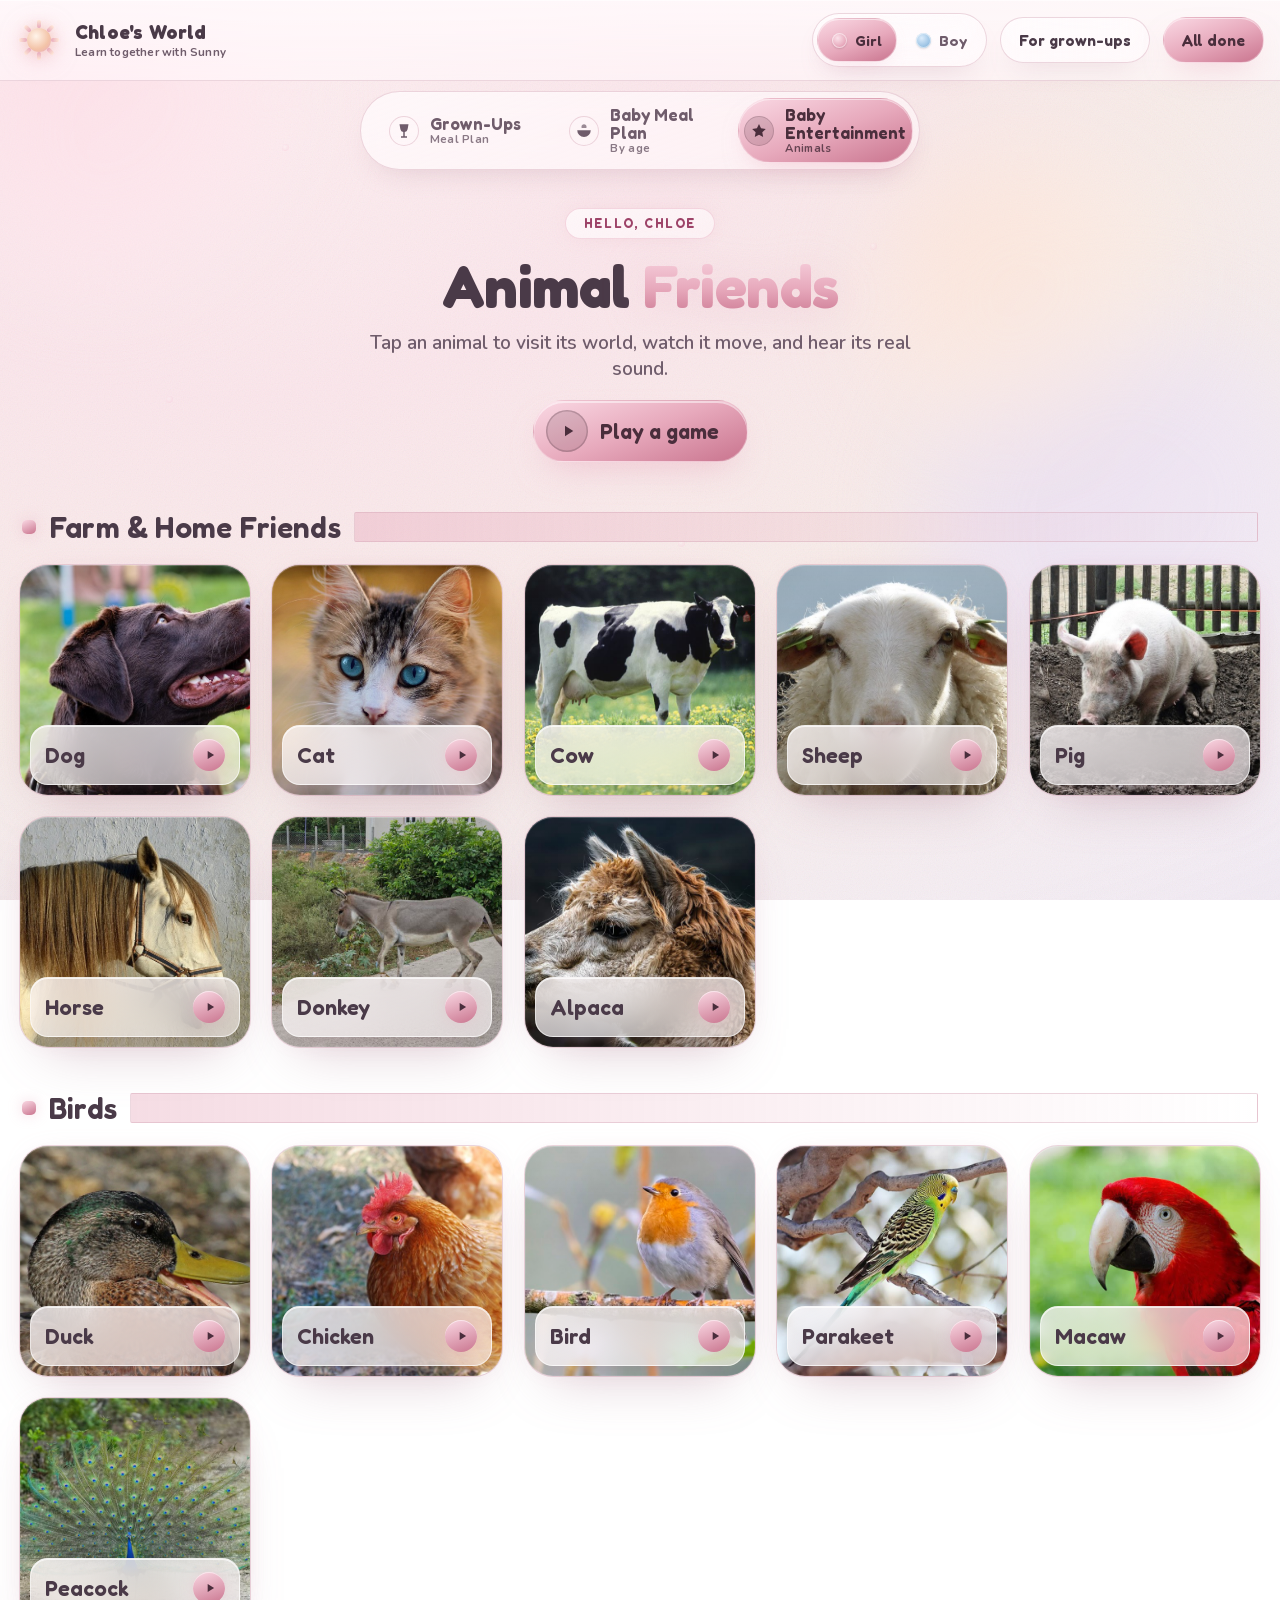
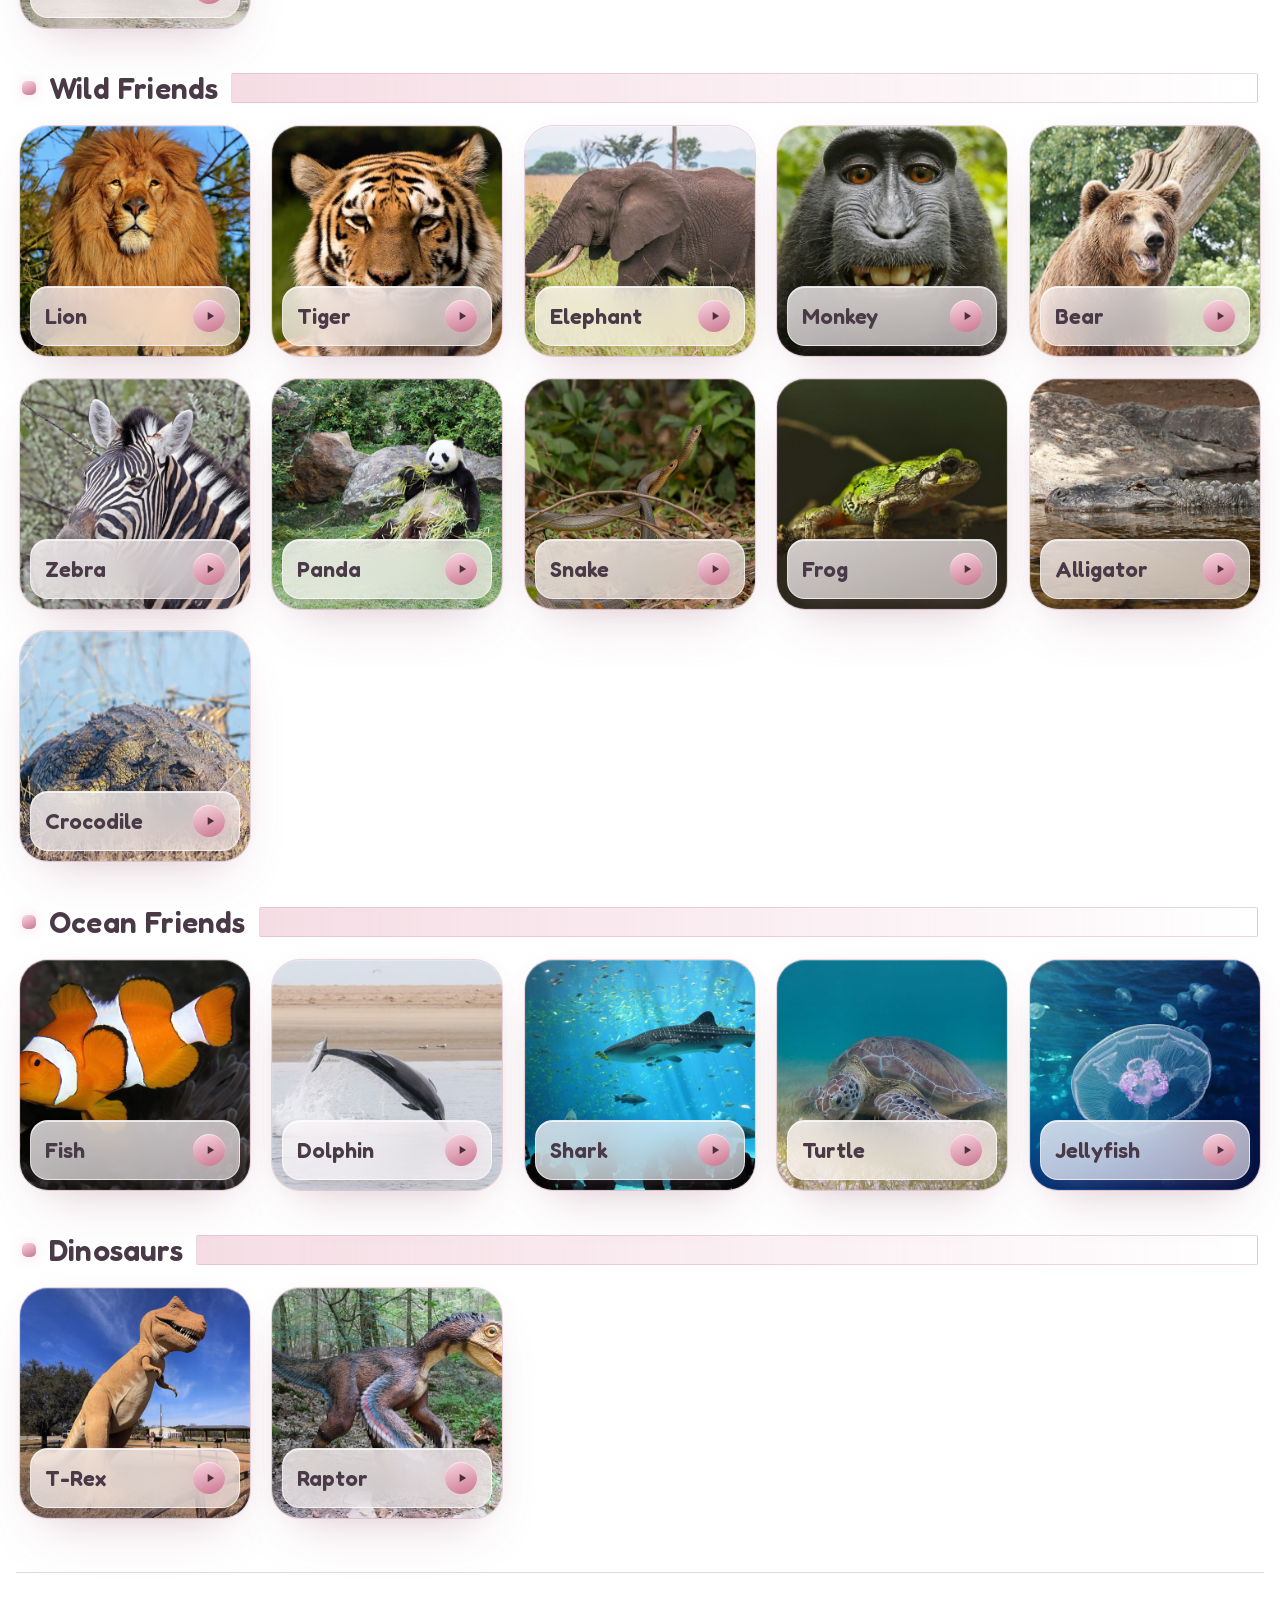
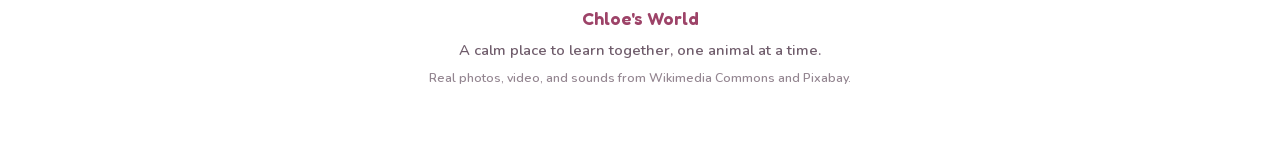
==== commit 75251d64: "Use GitHub Pages safe thumbnail paths" ====
--- a/index.html
+++ b/index.html
@@ -8,17 +8,17 @@
 <meta name="apple-mobile-web-app-title" content="Chloe's World" />
 <meta name="theme-color" content="#fbe7ec" />
 <title>Chloe's World</title>
-<link rel="stylesheet" href="core/core.css?v=23" />
-<link rel="stylesheet" href="modules/grownmeals/grownmeals.css?v=23" />
+<link rel="stylesheet" href="core/core.css?v=24" />
+<link rel="stylesheet" href="modules/grownmeals/grownmeals.css?v=24" />
 </head>
 <body>
   <div id="app"></div>
 
   <!-- platform core, then modules, then start -->
-  <script src="core/core.js?v=23"></script>
-  <script src="modules/animals/animals.js?v=23"></script>
-  <script src="modules/meals/meals.js?v=23"></script>
-  <script src="modules/grownmeals/grownmeals.js?v=23"></script>
+  <script src="core/core.js?v=24"></script>
+  <script src="modules/animals/animals.js?v=24"></script>
+  <script src="modules/meals/meals.js?v=24"></script>
+  <script src="modules/grownmeals/grownmeals.js?v=24"></script>
   <script>ChloePlatform.init();</script>
 </body>
 </html>
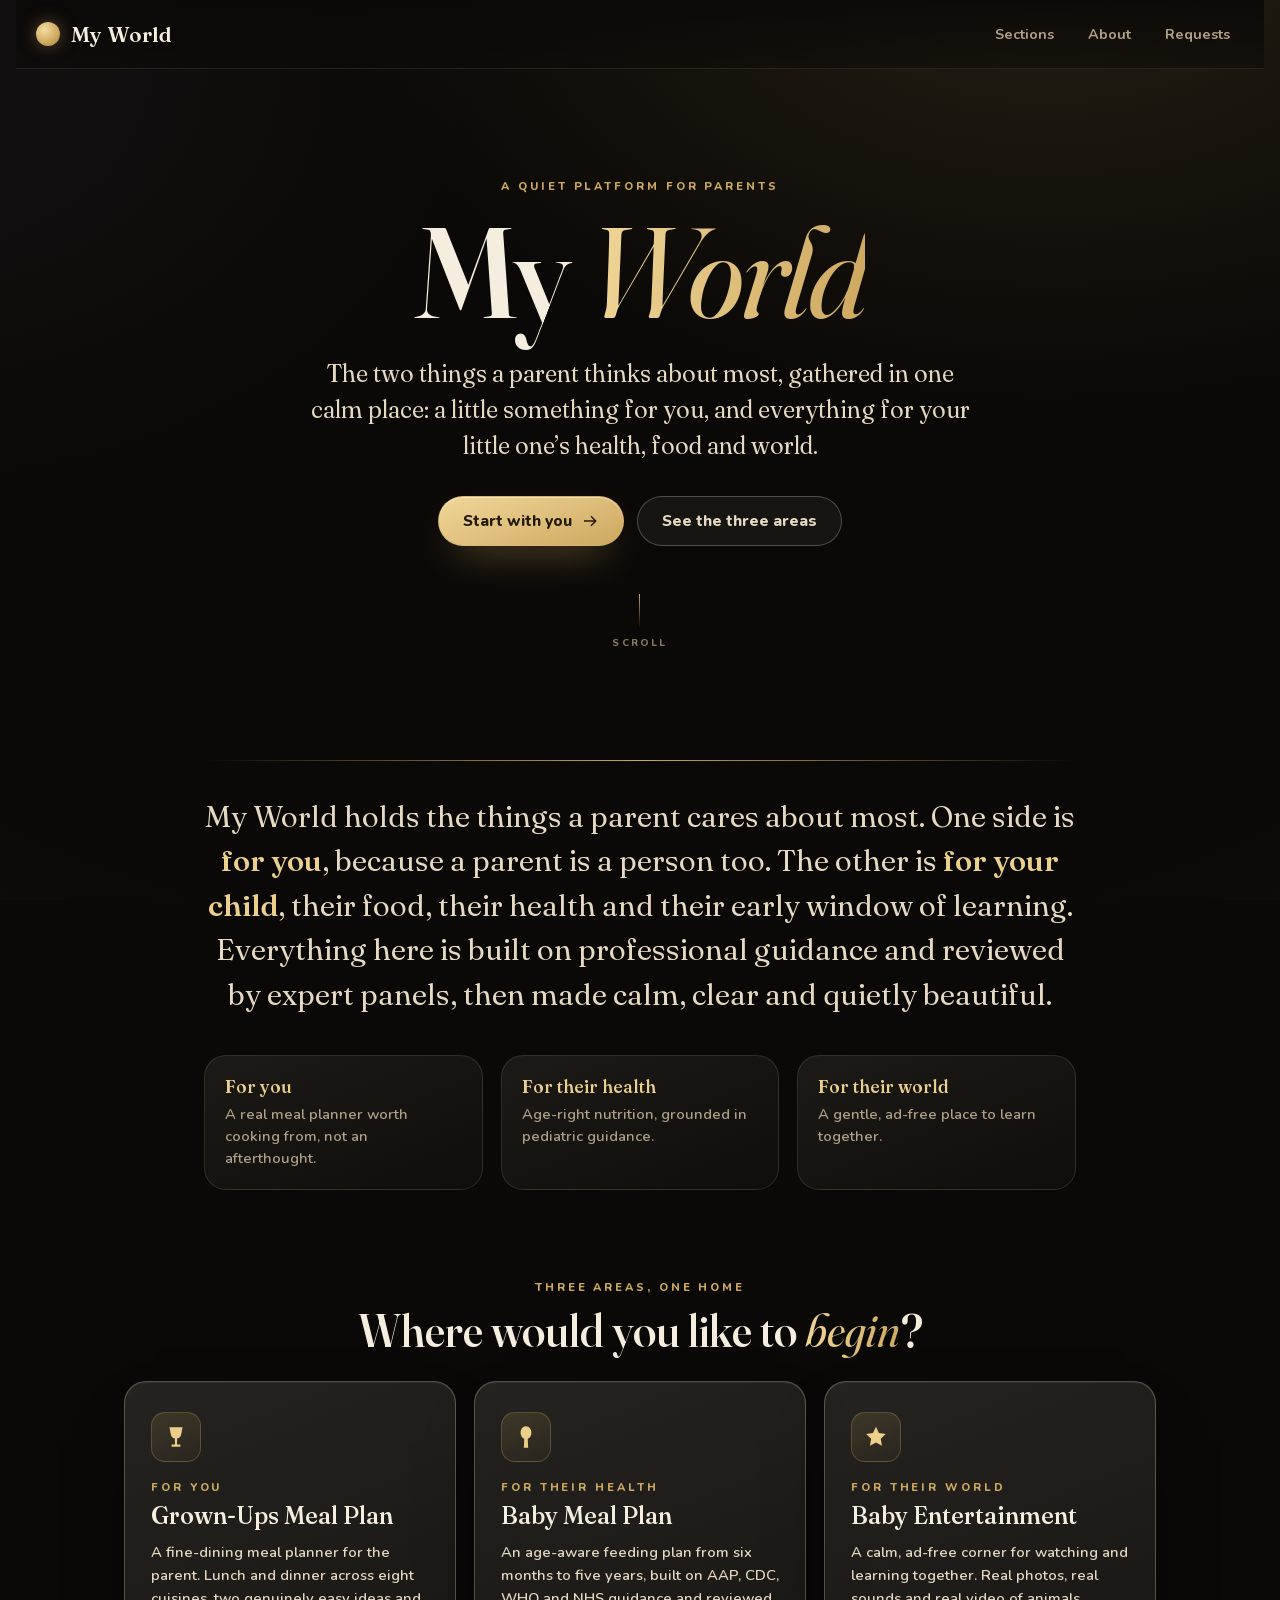
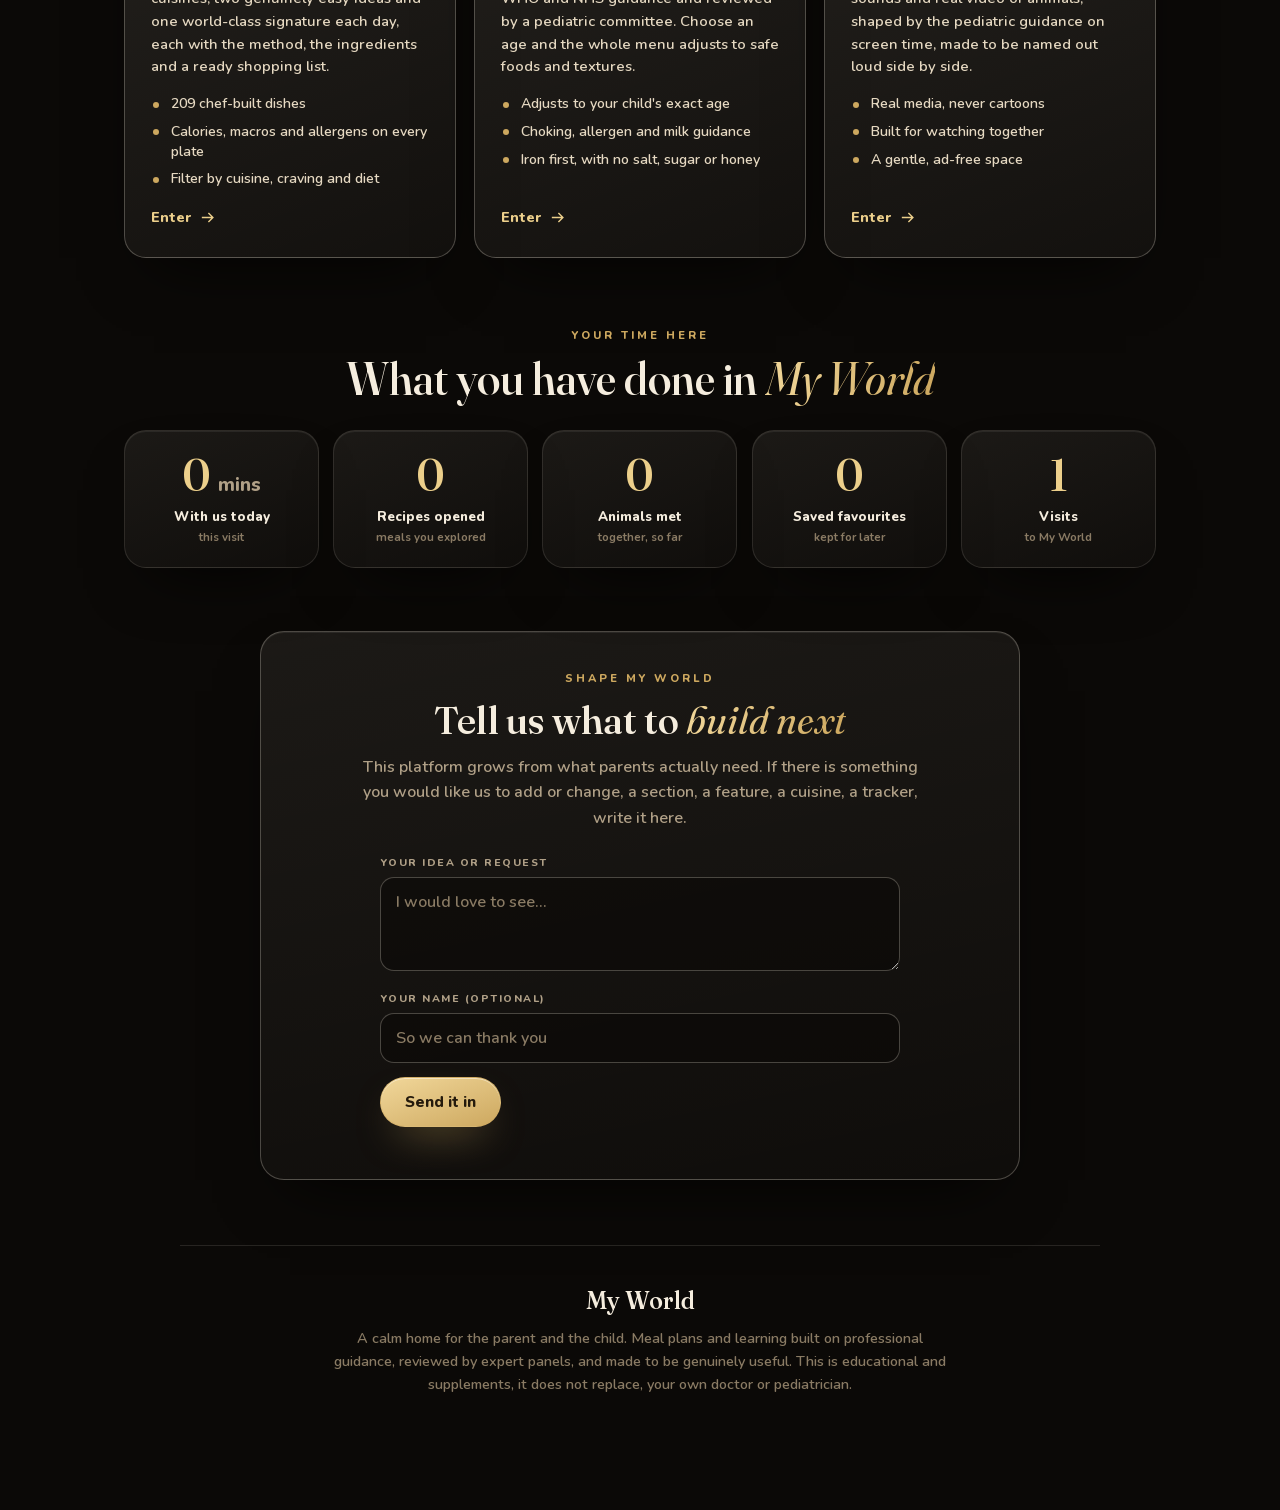
==== commit 1f80d3a9: "My World landing page, mobile fix, and new animal videos - New professional dark landing page (My Wo" ====
--- a/index.html
+++ b/index.html
@@ -5,20 +5,22 @@
 <meta name="viewport" content="width=device-width, initial-scale=1.0, viewport-fit=cover" />
 <meta name="apple-mobile-web-app-capable" content="yes" />
 <meta name="apple-mobile-web-app-status-bar-style" content="default" />
-<meta name="apple-mobile-web-app-title" content="Chloe's World" />
-<meta name="theme-color" content="#fbe7ec" />
-<title>Chloe's World</title>
-<link rel="stylesheet" href="core/core.css?v=24" />
-<link rel="stylesheet" href="modules/grownmeals/grownmeals.css?v=24" />
+<meta name="apple-mobile-web-app-title" content="My World" />
+<meta name="theme-color" content="#0b0907" />
+<title>My World</title>
+<link rel="stylesheet" href="core/core.css?v=27" />
+<link rel="stylesheet" href="modules/grownmeals/grownmeals.css?v=27" />
+<link rel="stylesheet" href="modules/landing/landing.css?v=27" />
 </head>
 <body>
   <div id="app"></div>
 
   <!-- platform core, then modules, then start -->
-  <script src="core/core.js?v=24"></script>
-  <script src="modules/animals/animals.js?v=24"></script>
-  <script src="modules/meals/meals.js?v=24"></script>
-  <script src="modules/grownmeals/grownmeals.js?v=24"></script>
+  <script src="core/core.js?v=27"></script>
+  <script src="modules/landing/landing.js?v=27"></script>
+  <script src="modules/animals/animals.js?v=27"></script>
+  <script src="modules/meals/meals.js?v=27"></script>
+  <script src="modules/grownmeals/grownmeals.js?v=27"></script>
   <script>ChloePlatform.init();</script>
 </body>
 </html>
--- a/modules/landing/landing.css
+++ b/modules/landing/landing.css
@@ -0,0 +1,154 @@
+/* ============================================================
+   My World, Landing  (dark editorial front door)
+   Scoped behind body.lp-active so it never touches the kids theme.
+   ============================================================ */
+@font-face{ font-family:"Fraunces"; src:url("../../core/fonts/Fraunces-var.woff2") format("woff2"); font-weight:300 700; font-style:normal; font-display:swap; }
+@font-face{ font-family:"Fraunces"; src:url("../../core/fonts/Fraunces-italic.woff2") format("woff2"); font-weight:300 600; font-style:italic; font-display:swap; }
+
+.lp-view{
+  --lp-ink:#f5edde; --lp-soft:#e6d9c2; --lp-muted:#b0a087; --lp-muted2:#8a7b64;
+  --lp-gold:#cda85f; --lp-gold-bri:#eccf8b; --lp-line:rgba(245,237,222,.12); --lp-line2:rgba(245,237,222,.26);
+  --lp-glass:linear-gradient(158deg, rgba(255,247,232,.07), rgba(255,247,232,.022));
+  --lp-shadow:0 30px 64px -30px rgba(0,0,0,.85), inset 0 1px 0 rgba(255,247,232,.07);
+  --lp-disp:"Fraunces","Hoefler Text","Playfair Display",Georgia,serif;
+  --lp-sans:"Nunito",system-ui,-apple-system,"Segoe UI",sans-serif;
+  --lp-rad:22px; --lp-rad-sm:14px;
+  color:var(--lp-ink); animation:fade .3s ease;
+}
+/* dark stage, winning under either kids theme */
+body.lp-active, html[data-theme] body.lp-active{
+  background-color:#0b0907;
+  background-image:
+    radial-gradient(1200px 760px at 82% -6%, rgba(205,168,95,.13), transparent 60%),
+    radial-gradient(1000px 720px at -8% 8%, rgba(140,120,180,.07), transparent 58%);
+  background-attachment:fixed, fixed; background-repeat:no-repeat; color:#f5edde;
+}
+body.lp-active .ambient{ opacity:0; }   /* hide the rose orbs on the dark front door */
+
+.lp-display{ font-family:var(--lp-disp); font-variation-settings:"opsz" 120,"SOFT" 0,"WONK" 0; }
+.lp-kick{ font-family:var(--lp-sans); text-transform:uppercase; letter-spacing:.26em; font-weight:800; font-size:.7rem; color:var(--lp-gold); }
+.lp-view .it{ font-style:italic; color:var(--lp-gold-bri); background:linear-gradient(96deg,#f1d79a,#cda85f); -webkit-background-clip:text; background-clip:text; -webkit-text-fill-color:transparent; }
+
+/* ---- top header ---- */
+.lp-top{ position:sticky; top:0; z-index:30; display:flex; align-items:center; justify-content:space-between; gap:16px;
+  padding:16px 20px; background:linear-gradient(180deg, rgba(11,9,7,.92), rgba(11,9,7,.4)); backdrop-filter:blur(12px); -webkit-backdrop-filter:blur(12px); border-bottom:1px solid var(--lp-line); }
+.lp-brand{ display:flex; align-items:center; gap:11px; font-family:var(--lp-disp); font-variation-settings:"opsz" 40; font-weight:600; font-size:1.32rem; color:var(--lp-ink); letter-spacing:.01em; }
+.lp-mark{ width:24px; height:24px; border-radius:50%; background:radial-gradient(circle at 36% 32%, #f3dca0, #cda85f 60%, #9c7e3e); box-shadow:0 0 18px -2px rgba(205,168,95,.6); }
+.lp-nav{ display:flex; gap:6px; }
+.lp-nav button{ font-family:var(--lp-sans); font-weight:700; font-size:.9rem; color:var(--lp-muted); padding:8px 14px; border-radius:999px; transition:.18s; }
+@media(hover:hover){ .lp-nav button:hover{ color:var(--lp-ink); background:rgba(255,247,232,.06); } }
+
+/* ---- hero ---- */
+.lp-hero{ max-width:1080px; margin:0 auto; padding:clamp(46px,9vw,110px) 24px clamp(40px,7vw,80px); text-align:center; }
+.lp-hero .lp-kick{ display:block; margin-bottom:20px; }
+.lp-hero h1{ font-family:var(--lp-disp); font-variation-settings:"opsz" 144; font-weight:560; font-size:clamp(3.4rem,15vw,8rem); line-height:.92; letter-spacing:-.02em; margin:0; color:var(--lp-ink); }
+.lp-lede{ font-family:var(--lp-disp); font-variation-settings:"opsz" 34; font-weight:380; font-size:clamp(1.1rem,2.9vw,1.5rem); line-height:1.5; color:var(--lp-soft); max-width:660px; margin:24px auto 0; }
+.lp-hero-acts{ display:flex; gap:13px; justify-content:center; flex-wrap:wrap; margin-top:32px; }
+.lp-scroll{ margin:48px auto 0; display:inline-flex; flex-direction:column; align-items:center; gap:8px; cursor:pointer;
+  font-family:var(--lp-sans); text-transform:uppercase; letter-spacing:.22em; font-size:.62rem; font-weight:800; color:var(--lp-muted2); }
+.lp-scroll span{ width:1px; height:34px; background:linear-gradient(var(--lp-gold), transparent); }
+html.motion-ok .lp-scroll span{ animation:lpDrop 1.8s ease-in-out infinite; }
+@keyframes lpDrop{ 0%,100%{ transform:scaleY(.5); transform-origin:top; opacity:.5; } 50%{ transform:scaleY(1); opacity:1; } }
+
+/* ---- buttons ---- */
+.lp-btn{ display:inline-flex; align-items:center; gap:9px; min-height:50px; padding:0 24px; border-radius:999px;
+  font-family:var(--lp-sans); font-weight:800; font-size:.98rem; color:#241a0c;
+  background:linear-gradient(160deg,#f1d79a,#cda85f); border:1px solid rgba(205,168,95,.5);
+  box-shadow:0 18px 40px -18px rgba(205,168,95,.75), inset 0 1px 0 rgba(255,255,255,.45); transition:transform .2s, box-shadow .2s; }
+.lp-btn svg{ width:18px; height:18px; fill:currentColor; }
+.lp-btn.ghost{ color:var(--lp-soft); background:rgba(255,247,232,.05); border-color:var(--lp-line2); box-shadow:none; }
+@media(hover:hover){ .lp-btn:hover{ transform:translateY(-2px); } }
+.lp-btn:active{ transform:scale(.97); }
+
+/* ---- about ---- */
+.lp-about{ max-width:920px; margin:0 auto; padding:30px 24px; }
+.lp-rule{ height:1px; margin:0 auto 34px; background:linear-gradient(90deg, transparent, var(--lp-gold), transparent); transform-origin:center; }
+.lp-statement{ font-family:var(--lp-disp); font-variation-settings:"opsz" 38; font-weight:380; font-size:clamp(1.25rem,3.2vw,1.85rem); line-height:1.5; color:var(--lp-soft); text-align:center; margin:0; }
+.lp-statement b{ color:var(--lp-gold-bri); font-weight:560; }
+.lp-pillars{ display:grid; grid-template-columns:repeat(3,1fr); gap:18px; margin-top:38px; }
+.lp-pillar{ padding:20px; border-radius:var(--lp-rad); background:var(--lp-glass); border:1px solid var(--lp-line); }
+.lp-pillar b{ font-family:var(--lp-disp); font-variation-settings:"opsz" 32; font-weight:560; font-size:1.1rem; color:var(--lp-gold-bri); display:block; margin-bottom:6px; }
+.lp-pillar span{ color:var(--lp-muted); font-weight:600; font-size:.92rem; line-height:1.5; }
+
+/* ---- shared section heads ---- */
+.lp-shead{ max-width:1080px; margin:60px auto 0; padding:0 24px; text-align:center; }
+.lp-shead .lp-kick{ display:block; }
+.lp-shead h2{ font-family:var(--lp-disp); font-variation-settings:"opsz" 90; font-weight:540; font-size:clamp(1.9rem,5vw,2.9rem); line-height:1.04; margin:12px 0 0; color:var(--lp-ink); }
+
+/* ---- sections cards ---- */
+.lp-sections{ padding-bottom:10px; }
+.lp-grid{ max-width:1080px; margin:26px auto 0; padding:0 24px; display:grid; gap:18px; grid-template-columns:repeat(3,1fr); }
+.lp-card{ position:relative; display:flex; flex-direction:column; padding:30px 26px; border-radius:var(--lp-rad); cursor:pointer; overflow:hidden;
+  background:linear-gradient(158deg, rgba(255,247,232,.11), rgba(255,247,232,.035)); border:1px solid var(--lp-line2); box-shadow:var(--lp-shadow); transition:transform .26s cubic-bezier(.2,.7,.2,1), box-shadow .26s, border-color .26s; }
+.lp-card::before{ content:""; position:absolute; left:0; top:0; right:0; height:3px; background:linear-gradient(90deg,#eccf8b,#cda85f); opacity:0; transition:opacity .26s; }
+.lp-card-ic{ width:50px; height:50px; border-radius:14px; display:grid; place-items:center; margin-bottom:18px;
+  background:linear-gradient(158deg, rgba(205,168,95,.16), rgba(205,168,95,.04)); border:1px solid rgba(205,168,95,.28); }
+.lp-card-ic svg{ width:26px; height:26px; fill:var(--lp-gold-bri); }
+.lp-card .lp-kick{ display:block; }
+.lp-card h3{ font-family:var(--lp-disp); font-variation-settings:"opsz" 50; font-weight:560; font-size:1.5rem; line-height:1.1; color:var(--lp-ink); margin:8px 0 0; }
+.lp-card-desc{ color:var(--lp-soft); font-weight:600; font-size:.92rem; line-height:1.55; margin:12px 0 0; }
+.lp-points{ list-style:none; padding:0; margin:16px 0 0; display:grid; gap:8px; }
+.lp-points li{ position:relative; padding-left:20px; color:var(--lp-soft); font-weight:600; font-size:.88rem; line-height:1.4; }
+.lp-points li::before{ content:""; position:absolute; left:2px; top:.52em; width:6px; height:6px; border-radius:50%; background:var(--lp-gold); }
+.lp-enter{ margin-top:auto; padding-top:18px; display:inline-flex; align-items:center; gap:8px; font-family:var(--lp-sans); font-weight:800; font-size:.9rem; color:var(--lp-gold-bri); }
+.lp-enter svg{ width:17px; height:17px; fill:currentColor; transition:transform .25s; }
+@media(hover:hover){ .lp-card:hover{ transform:translateY(-5px); box-shadow:0 0 0 1px var(--lp-line2), 0 38px 76px -26px rgba(0,0,0,.9), 0 0 50px -10px rgba(205,168,95,.3); border-color:var(--lp-line2); }
+  .lp-card:hover::before{ opacity:1; } .lp-card:hover .lp-enter svg{ transform:translateX(4px); } }
+.lp-card:active{ transform:translateY(-2px) scale(.995); }
+
+/* ---- stats ---- */
+.lp-stat-row{ max-width:1080px; margin:26px auto 0; padding:0 24px; display:grid; gap:14px; grid-template-columns:repeat(5,1fr); }
+.lp-stat{ padding:22px 16px; border-radius:var(--lp-rad); text-align:center; background:var(--lp-glass); border:1px solid var(--lp-line); box-shadow:var(--lp-shadow); }
+.lp-stat-v{ font-family:var(--lp-disp); font-variation-settings:"opsz" 80; font-weight:560; font-size:clamp(2rem,5vw,2.8rem); line-height:1; color:var(--lp-gold-bri); }
+.lp-stat-v i{ font-style:normal; font-size:.42em; color:var(--lp-muted); font-family:var(--lp-sans); font-weight:800; margin-left:2px; }
+.lp-stat-l{ margin-top:9px; font-weight:800; font-size:.84rem; color:var(--lp-ink); }
+.lp-stat-s{ margin-top:3px; color:var(--lp-muted2); font-weight:700; font-size:.72rem; }
+
+/* ---- requests ---- */
+.lp-requests{ max-width:760px; margin:64px auto 0; padding:34px 26px; border-radius:24px; text-align:center;
+  background:linear-gradient(168deg, rgba(255,247,232,.07), rgba(255,247,232,.02)); border:1px solid var(--lp-line2); box-shadow:var(--lp-shadow); }
+.lp-requests h2{ font-family:var(--lp-disp); font-variation-settings:"opsz" 72; font-weight:540; font-size:clamp(1.7rem,4.6vw,2.4rem); line-height:1.06; margin:12px 0 0; color:var(--lp-ink); }
+.lp-lead{ color:var(--lp-muted); font-weight:600; line-height:1.6; max-width:560px; margin:14px auto 0; }
+.lp-form{ display:grid; gap:14px; max-width:520px; margin:24px auto 0; text-align:left; }
+.lp-field span{ display:block; font-family:var(--lp-sans); text-transform:uppercase; letter-spacing:.14em; font-size:.66rem; font-weight:800; color:var(--lp-muted); margin-bottom:7px; }
+.lp-field textarea, .lp-field input{ width:100%; box-sizing:border-box; font-family:var(--lp-sans); font-weight:600; font-size:1rem; color:var(--lp-ink);
+  background:rgba(8,6,4,.5); border:1px solid var(--lp-line2); border-radius:14px; padding:13px 15px; resize:vertical; }
+.lp-field textarea::placeholder, .lp-field input::placeholder{ color:var(--lp-muted2); }
+.lp-field textarea:focus, .lp-field input:focus{ outline:none; border-color:var(--lp-gold); box-shadow:0 0 0 3px rgba(205,168,95,.18); }
+.lp-form .lp-btn{ justify-self:start; }
+.lp-thanks{ margin-top:18px; padding:14px 18px; border-radius:14px; color:var(--lp-soft); font-weight:600;
+  background:linear-gradient(158deg, rgba(124,200,120,.12), rgba(124,200,120,.03)); border:1px solid rgba(124,200,120,.28); }
+.lp-thanks b{ color:#a9d6a0; }
+.lp-ideas{ margin-top:18px; text-align:left; }
+.lp-ideas-k{ font-family:var(--lp-sans); text-transform:uppercase; letter-spacing:.16em; font-size:.66rem; font-weight:800; color:var(--lp-gold); margin-bottom:10px; }
+.lp-idea{ padding:12px 15px; border-radius:12px; background:rgba(255,247,232,.04); border:1px solid var(--lp-line); margin-bottom:8px; }
+.lp-idea p{ margin:0; color:var(--lp-soft); font-weight:600; line-height:1.45; }
+.lp-idea span{ display:block; margin-top:5px; color:var(--lp-muted2); font-weight:700; font-size:.74rem; }
+
+/* ---- footer ---- */
+.lp-foot{ max-width:920px; margin:64px auto 0; padding:40px 24px 60px; text-align:center; border-top:1px solid var(--lp-line); }
+.lp-foot-brand{ font-family:var(--lp-disp); font-variation-settings:"opsz" 50; font-weight:560; font-size:1.5rem; color:var(--lp-ink); margin-bottom:12px; }
+.lp-foot p{ color:var(--lp-muted2); font-weight:600; line-height:1.6; max-width:620px; margin:0 auto; font-size:.9rem; }
+
+/* ---- reveal motion ---- */
+[data-lp]{ opacity:1; transform:none; }
+html.motion-ok .lp-view [data-lp]{ opacity:0; will-change:opacity,transform;
+  transition:opacity .7s cubic-bezier(.2,.7,.2,1), transform .7s cubic-bezier(.2,.7,.2,1); transition-delay:var(--lp-delay,0ms); }
+html.motion-ok .lp-view [data-lp="rise"]{ transform:translateY(30px); }
+html.motion-ok .lp-view [data-lp="rise-s"]{ transform:translateY(34px) scale(.97); }
+html.motion-ok .lp-view [data-lp="rule"]{ transform:scaleX(0); transition-duration:.9s; }
+html.motion-ok .lp-view [data-lp].lp-in{ opacity:1; transform:none; }
+html.motion-ok .lp-view [data-lp="rule"].lp-in{ transform:scaleX(1); }
+@media (prefers-reduced-motion: reduce){ .lp-view [data-lp]{ opacity:1 !important; transform:none !important; } }
+
+/* ---- responsive ---- */
+@media (max-width:860px){
+  .lp-pillars{ grid-template-columns:1fr; }
+  .lp-grid{ grid-template-columns:1fr; }
+  .lp-stat-row{ grid-template-columns:repeat(2,1fr); }
+  .lp-nav button[data-to="lp-about"]{ display:none; }
+}
+@media (max-width:420px){
+  .lp-stat-row{ grid-template-columns:1fr 1fr; }
+  .lp-nav button{ padding:8px 10px; font-size:.82rem; }
+}
